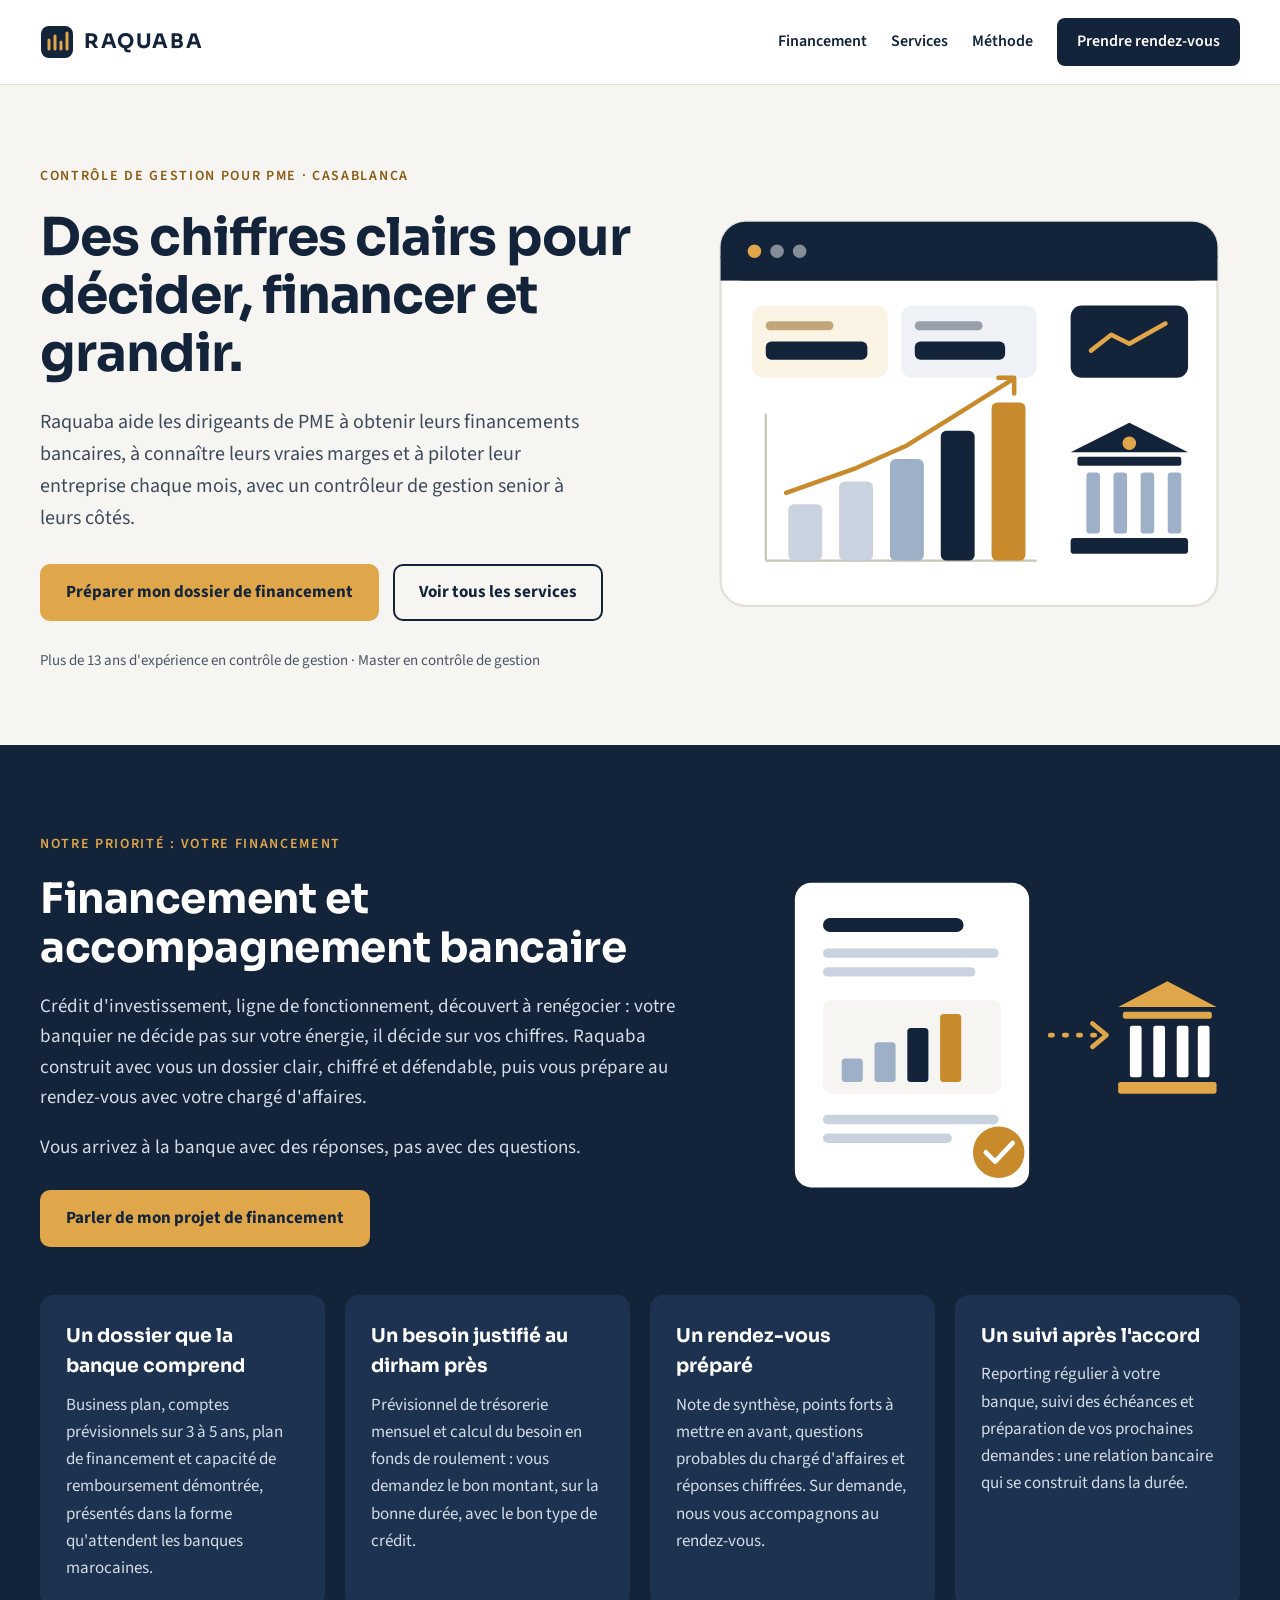
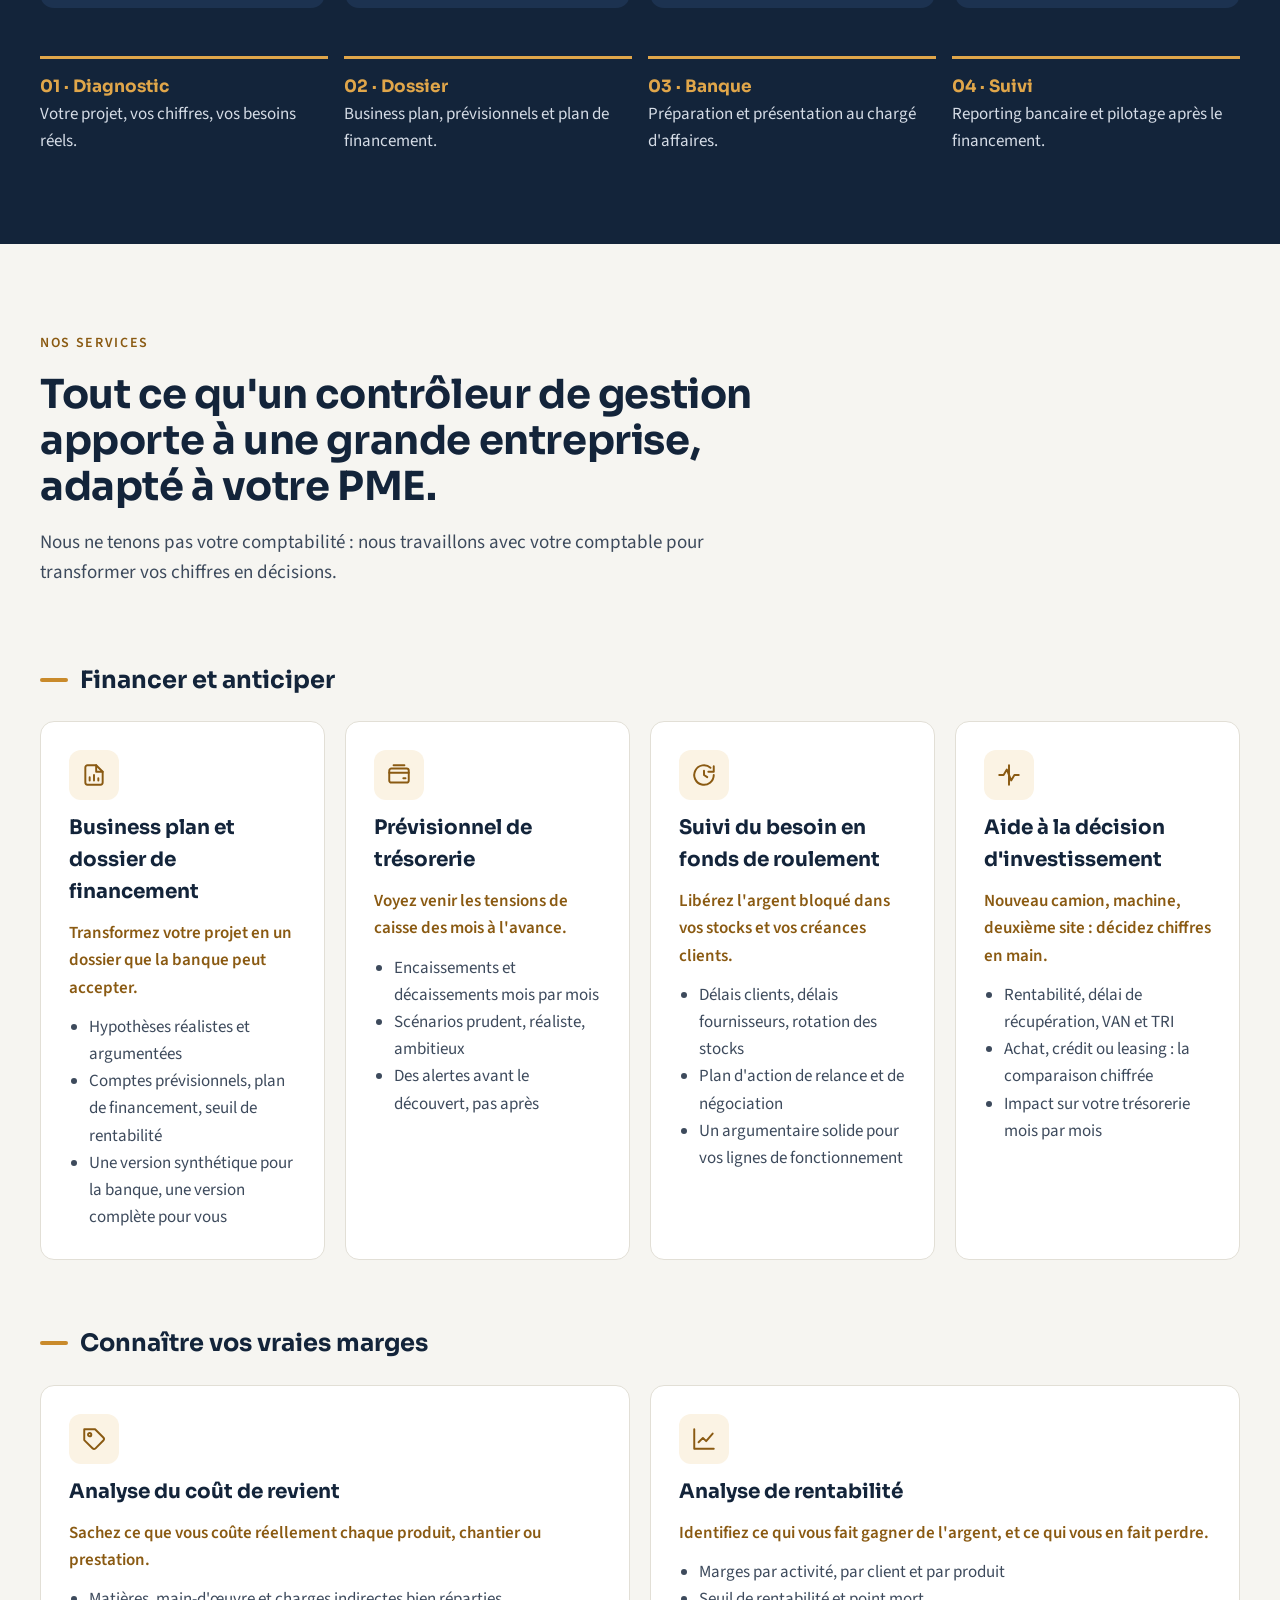
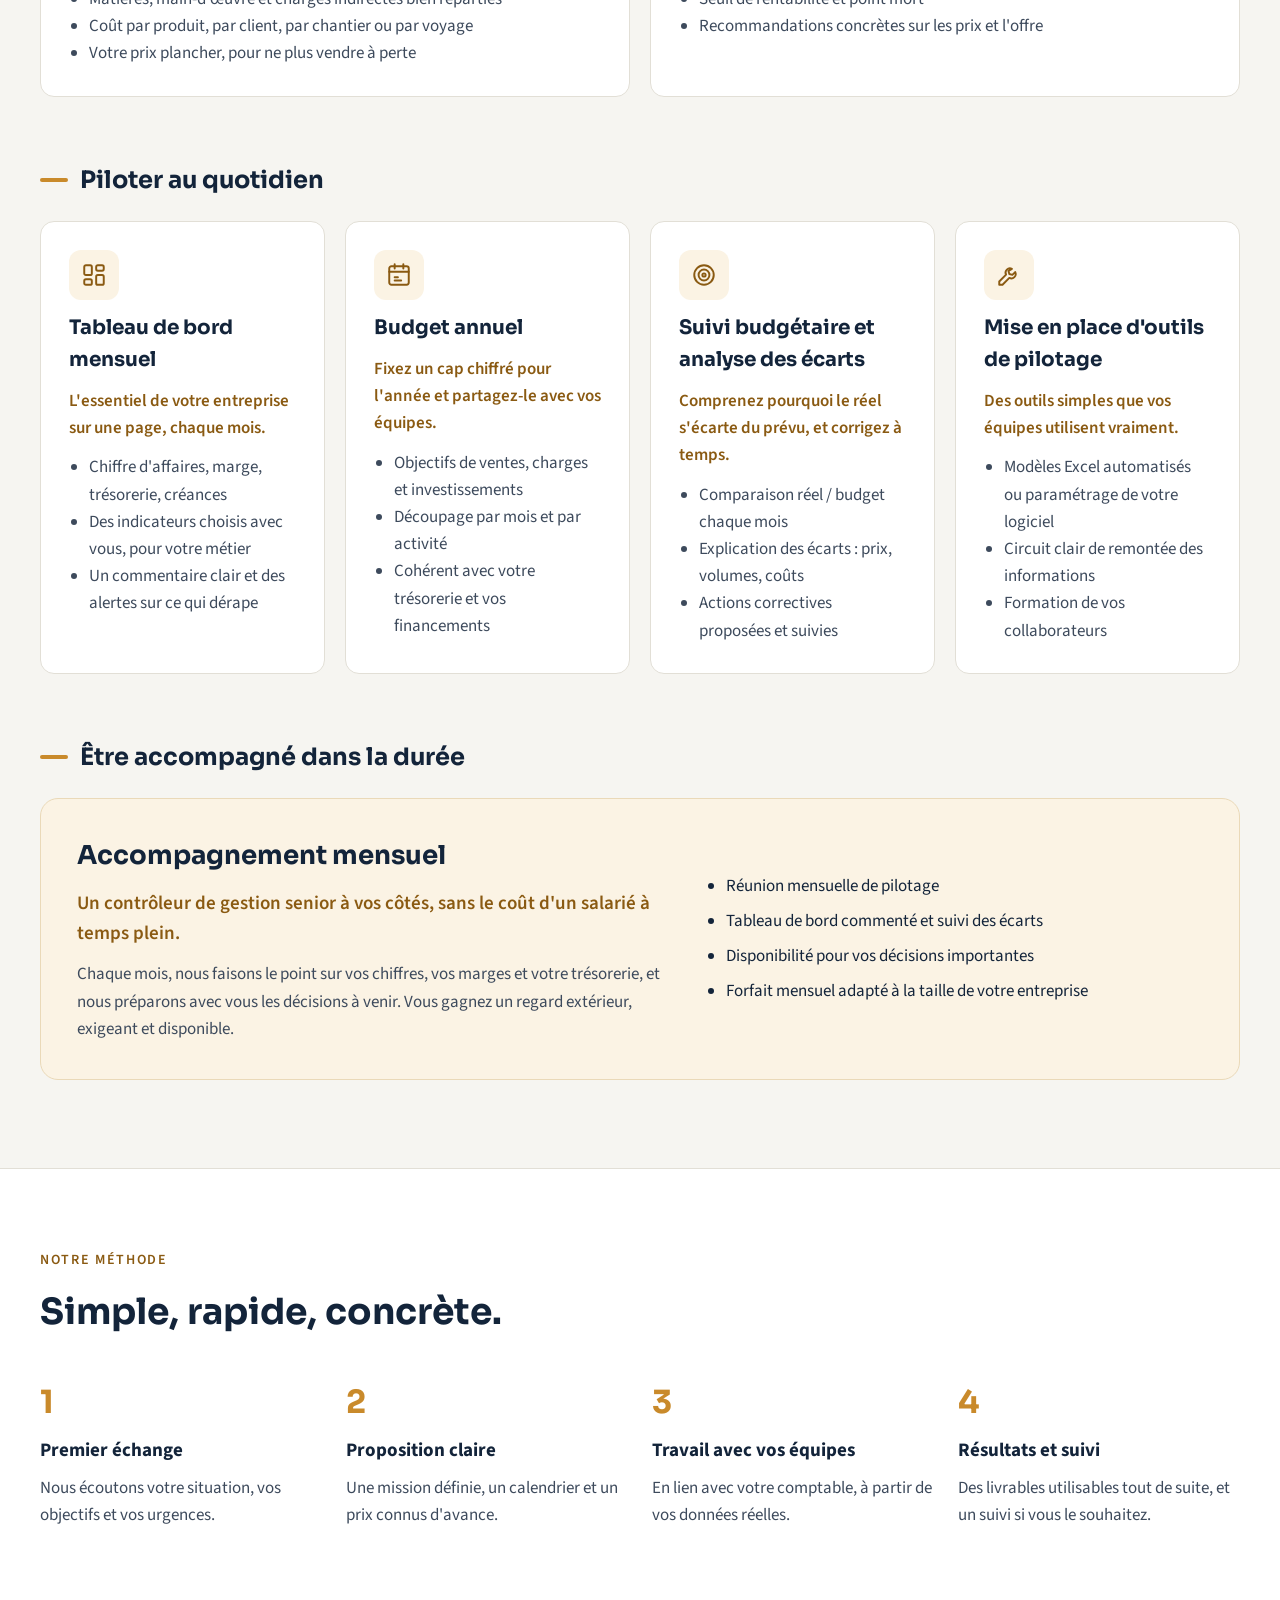
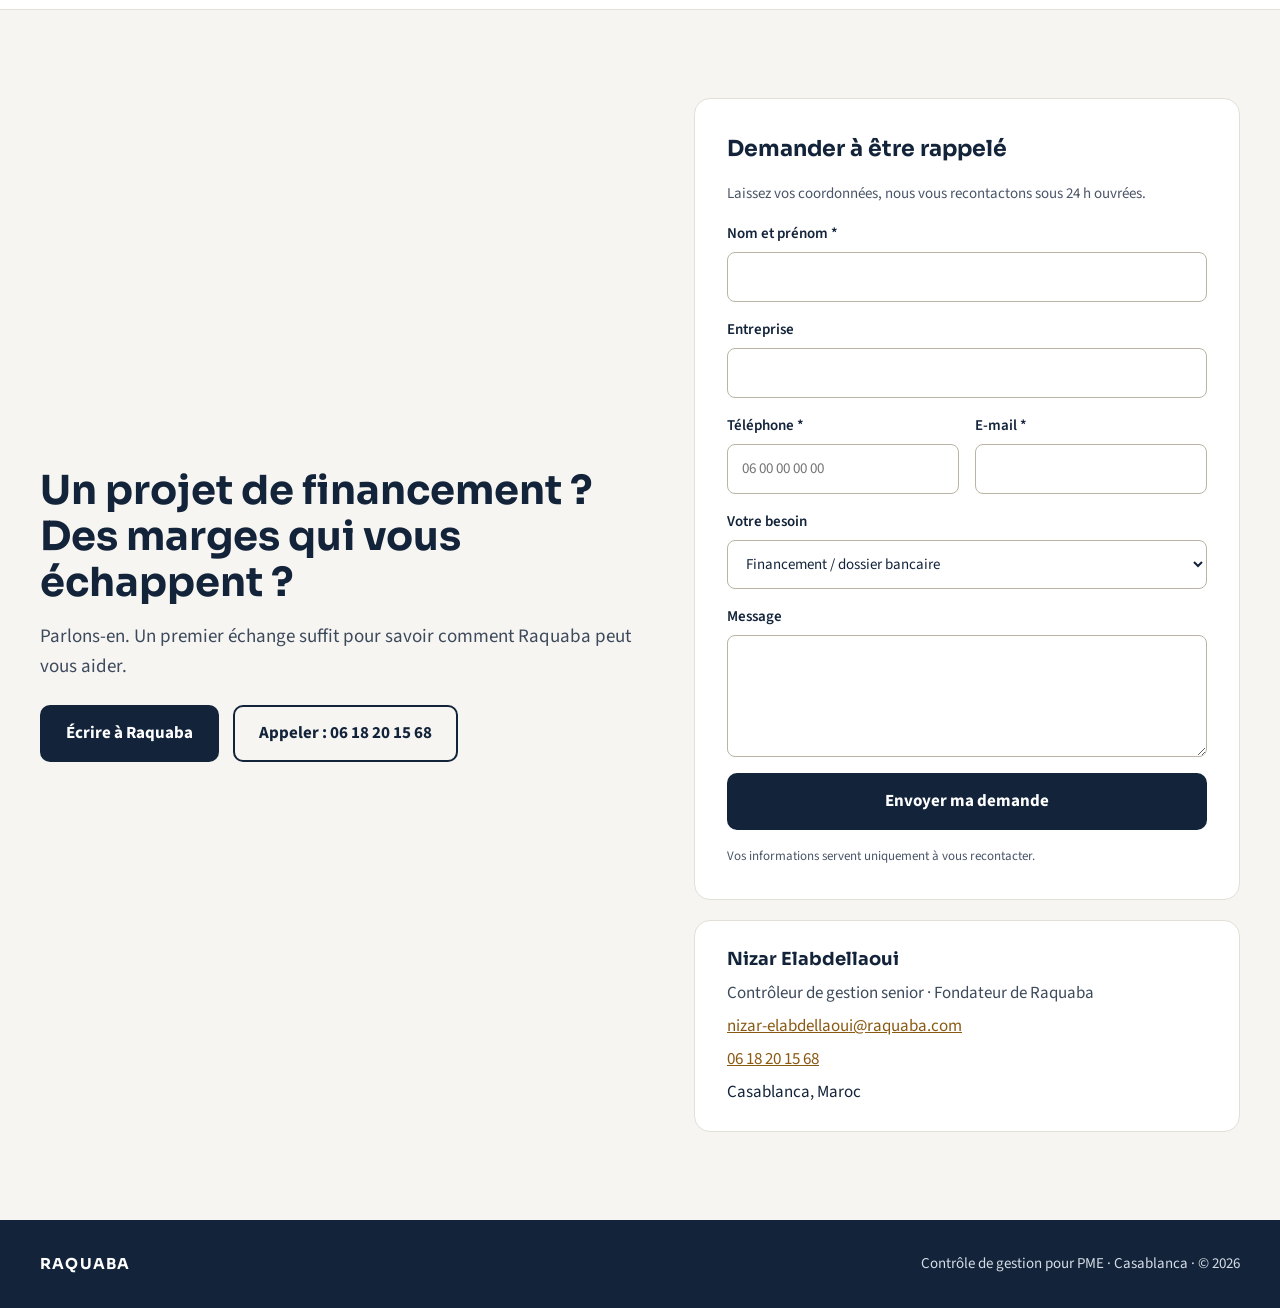
==== index.html @ 9256ae65 "Create index.html" ====
<!doctype html>
<html lang="fr">
<head>
<meta charset="utf-8">
<meta name="viewport" content="width=device-width, initial-scale=1">
<title>Raquaba – Contrôle de gestion pour PME à Casablanca</title>
<meta name="description" content="Raquaba accompagne les PME au Maroc : dossier de financement bancaire, business plan, coût de revient, rentabilité, tableau de bord, budget, trésorerie et accompagnement mensuel.">
<link rel="icon" href="data:image/svg+xml,%3Csvg xmlns='http://www.w3.org/2000/svg' viewBox='0 0 34 34'%3E%3Crect x='1' y='1' width='32' height='32' rx='8' fill='%2313243A'/%3E%3Cpath d='M9 24V15M15 24V11M21 24V17M27 24V8' stroke='%23E0A64A' stroke-width='3' stroke-linecap='round'/%3E%3C/svg%3E">
<link rel="preconnect" href="https://fonts.googleapis.com">
<link rel="stylesheet" href="https://fonts.googleapis.com/css2?family=Sora:wght@500;600;700&amp;family=Source+Sans+3:wght@400;600&amp;display=swap">
<style>
body{margin:0;background:#F6F5F1}
a{color:#8A5A12}a:hover{color:#5E3D0B}
</style>
<style>html{scroll-behavior:smooth} @media (max-width:640px){h1{font-size:36px!important} h2{font-size:30px!important}}</style>
</head>
<body>
<div style="font-family: 'Source Sans 3', system-ui, sans-serif; color: #13243A; background: #F6F5F1; font-size: 17px; line-height: 1.6">
<header style="background: #FFFFFF; border-bottom: 1px solid #E2DFD6">
<div style="max-width: 1200px; margin: 0 auto; padding: 18px 24px; display: flex; flex-wrap: wrap; align-items: center; justify-content: space-between; gap: 16px">
<a href="#accueil" style="display: flex; align-items: center; gap: 10px; text-decoration: none; color: #13243A">
<svg width="34" height="34" viewBox="0 0 34 34" aria-hidden="true"><rect x="1" y="1" width="32" height="32" rx="8" fill="#13243A"></rect><path d="M9 24V15M15 24V11M21 24V17M27 24V8" stroke="#E0A64A" stroke-width="3" stroke-linecap="round"></path></svg>
<span style="font-family: 'Sora', sans-serif; font-weight: 700; font-size: 20px; letter-spacing: 0.08em">RAQUABA</span>
</a>
<nav aria-label="Navigation principale" style="display: flex; flex-wrap: wrap; align-items: center; gap: 24px; font-weight: 600; font-size: 16px">
<a href="#financement" style="color: #13243A; text-decoration: none">Financement</a>
<a href="#services" style="color: #13243A; text-decoration: none">Services</a>
<a href="#methode" style="color: #13243A; text-decoration: none">Méthode</a>
<a href="#contact" style="background: #13243A; color: #FFFFFF; text-decoration: none; padding: 11px 20px; border-radius: 8px">Prendre rendez-vous</a>
</nav>
</div>
</header>
<section id="accueil" style="max-width: 1200px; margin: 0 auto; padding: 80px 24px 72px; display: flex; flex-wrap: wrap; align-items: center; gap: 56px">
<div style="flex: 1 1 480px; min-width: 0; display: flex; flex-direction: column; gap: 22px">
<p style="margin: 0; font-weight: 600; color: #8A5A12; text-transform: uppercase; letter-spacing: 0.12em; font-size: 14px">Contrôle de gestion pour PME · Casablanca</p>
<h1 style="margin: 0; font-family: 'Sora', sans-serif; font-weight: 700; font-size: 52px; line-height: 1.12; letter-spacing: -0.02em">Des chiffres clairs pour décider, financer et grandir.</h1>
<p style="margin: 0; font-size: 20px; color: #3D4A5C; max-width: 560px">Raquaba aide les dirigeants de PME à obtenir leurs financements bancaires, à connaître leurs vraies marges et à piloter leur entreprise chaque mois, avec un contrôleur de gestion senior à leurs côtés.</p>
<div style="display: flex; flex-wrap: wrap; gap: 14px; margin-top: 8px">
<a href="#financement" style="background: #E0A64A; color: #13243A; text-decoration: none; font-weight: 700; padding: 15px 26px; border-radius: 10px">Préparer mon dossier de financement</a>
<a href="#services" style="border: 2px solid #13243A; color: #13243A; text-decoration: none; font-weight: 700; padding: 13px 24px; border-radius: 10px">Voir tous les services</a>
</div>
<p style="margin: 6px 0 0; font-size: 15px; color: #4A5568">Plus de 13 ans d'expérience en contrôle de gestion · Master en contrôle de gestion</p>
</div>
<figure style="flex: 1 1 420px; min-width: 0; margin: 0">
<svg viewBox="0 0 480 400" width="100%" role="img" aria-label="Illustration : un tableau de bord avec un graphique en hausse et une banque">
<rect x="20" y="30" width="440" height="340" rx="22" fill="#FFFFFF" stroke="#E2DFD6" stroke-width="2"></rect>
<rect x="20" y="30" width="440" height="52" rx="22" fill="#13243A"></rect>
<rect x="20" y="60" width="440" height="22" fill="#13243A"></rect>
<circle cx="50" cy="56" r="6" fill="#E0A64A"></circle><circle cx="70" cy="56" r="6" fill="#F6F5F1" opacity="0.5"></circle><circle cx="90" cy="56" r="6" fill="#F6F5F1" opacity="0.5"></circle>
<rect x="48" y="104" width="120" height="64" rx="10" fill="#FBF3E4"></rect>
<rect x="60" y="118" width="60" height="8" rx="4" fill="#8A5A12" opacity="0.5"></rect>
<rect x="60" y="136" width="90" height="16" rx="5" fill="#13243A"></rect>
<rect x="180" y="104" width="120" height="64" rx="10" fill="#EEF1F5"></rect>
<rect x="192" y="118" width="60" height="8" rx="4" fill="#13243A" opacity="0.4"></rect>
<rect x="192" y="136" width="80" height="16" rx="5" fill="#13243A"></rect>
<path d="M60 330 L60 200 M60 330 L300 330" stroke="#C9C4B6" stroke-width="2"></path>
<rect x="80" y="280" width="30" height="50" rx="5" fill="#C9D3E0"></rect>
<rect x="125" y="260" width="30" height="70" rx="5" fill="#C9D3E0"></rect>
<rect x="170" y="240" width="30" height="90" rx="5" fill="#9DB0C8"></rect>
<rect x="215" y="215" width="30" height="115" rx="5" fill="#13243A"></rect>
<rect x="260" y="190" width="30" height="140" rx="5" fill="#C98A2B"></rect>
<path d="M78 270 L140 248 L185 228 L230 200 L278 170" fill="none" stroke="#C98A2B" stroke-width="4" stroke-linecap="round" stroke-linejoin="round"></path>
<path d="M266 168 L280 168 L280 182" fill="none" stroke="#C98A2B" stroke-width="4" stroke-linecap="round" stroke-linejoin="round"></path>
<g transform="translate(330 200)">
<path d="M0 34 L52 8 L104 34 Z" fill="#13243A"></path>
<rect x="6" y="38" width="92" height="8" rx="2" fill="#13243A"></rect>
<rect x="14" y="52" width="12" height="54" rx="3" fill="#9DB0C8"></rect>
<rect x="38" y="52" width="12" height="54" rx="3" fill="#9DB0C8"></rect>
<rect x="62" y="52" width="12" height="54" rx="3" fill="#9DB0C8"></rect>
<rect x="86" y="52" width="12" height="54" rx="3" fill="#9DB0C8"></rect>
<rect x="0" y="110" width="104" height="14" rx="3" fill="#13243A"></rect>
<circle cx="52" cy="26" r="6" fill="#E0A64A"></circle>
</g>
<g transform="translate(330 104)">
<rect x="0" y="0" width="104" height="64" rx="10" fill="#13243A"></rect>
<path d="M18 40 L36 26 L52 34 L84 16" fill="none" stroke="#E0A64A" stroke-width="4" stroke-linecap="round" stroke-linejoin="round"></path>
</g>
</svg>
</figure>
</section>
<section id="financement" style="background: #13243A; color: #FFFFFF">
<div style="max-width: 1200px; margin: 0 auto; padding: 88px 24px; display: flex; flex-direction: column; gap: 48px">
<div style="display: flex; flex-wrap: wrap; gap: 56px; align-items: center">
<div style="flex: 1 1 520px; min-width: 0; display: flex; flex-direction: column; gap: 20px">
<p style="margin: 0; font-weight: 600; color: #E0A64A; text-transform: uppercase; letter-spacing: 0.12em; font-size: 14px">Notre priorité : votre financement</p>
<h2 style="margin: 0; font-family: 'Sora', sans-serif; font-weight: 700; font-size: 42px; line-height: 1.15; letter-spacing: -0.01em">Financement et accompagnement bancaire</h2>
<p style="margin: 0; font-size: 19px; color: #D5DCE6">Crédit d'investissement, ligne de fonctionnement, découvert à renégocier : votre banquier ne décide pas sur votre énergie, il décide sur vos chiffres. Raquaba construit avec vous un dossier clair, chiffré et défendable, puis vous prépare au rendez-vous avec votre chargé d'affaires.</p>
<p style="margin: 0; font-size: 19px; color: #D5DCE6">Vous arrivez à la banque avec des réponses, pas avec des questions.</p>
<div style="display: flex; flex-wrap: wrap; gap: 14px; margin-top: 6px">
<a href="#contact" style="background: #E0A64A; color: #13243A; text-decoration: none; font-weight: 700; padding: 15px 26px; border-radius: 10px">Parler de mon projet de financement</a>
</div>
</div>
<figure style="flex: 1 1 360px; min-width: 0; margin: 0">
<svg viewBox="0 0 420 340" width="100%" role="img" aria-label="Illustration : un dossier de financement remis à une banque">
<rect x="40" y="40" width="200" height="260" rx="14" fill="#FFFFFF"></rect>
<rect x="64" y="70" width="120" height="12" rx="6" fill="#13243A"></rect>
<rect x="64" y="96" width="150" height="8" rx="4" fill="#C9D3E0"></rect>
<rect x="64" y="112" width="130" height="8" rx="4" fill="#C9D3E0"></rect>
<rect x="64" y="140" width="152" height="80" rx="8" fill="#F6F5F1"></rect>
<rect x="80" y="190" width="18" height="20" rx="3" fill="#9DB0C8"></rect>
<rect x="108" y="176" width="18" height="34" rx="3" fill="#9DB0C8"></rect>
<rect x="136" y="164" width="18" height="46" rx="3" fill="#13243A"></rect>
<rect x="164" y="152" width="18" height="58" rx="3" fill="#C98A2B"></rect>
<rect x="64" y="238" width="150" height="8" rx="4" fill="#C9D3E0"></rect>
<rect x="64" y="254" width="110" height="8" rx="4" fill="#C9D3E0"></rect>
<circle cx="214" cy="270" r="22" fill="#C98A2B"></circle>
<path d="M203 270 L211 278 L226 262" fill="none" stroke="#FFFFFF" stroke-width="4" stroke-linecap="round" stroke-linejoin="round"></path>
<path d="M258 170 L300 170" stroke="#E0A64A" stroke-width="4" stroke-linecap="round" stroke-dasharray="2 10"></path>
<path d="M294 160 L306 170 L294 180" fill="none" stroke="#E0A64A" stroke-width="4" stroke-linecap="round" stroke-linejoin="round"></path>
<g transform="translate(316 120)">
<path d="M0 26 L42 4 L84 26 Z" fill="#E0A64A"></path>
<rect x="4" y="30" width="76" height="6" rx="2" fill="#E0A64A"></rect>
<rect x="10" y="42" width="10" height="44" rx="2" fill="#FFFFFF"></rect>
<rect x="30" y="42" width="10" height="44" rx="2" fill="#FFFFFF"></rect>
<rect x="50" y="42" width="10" height="44" rx="2" fill="#FFFFFF"></rect>
<rect x="68" y="42" width="10" height="44" rx="2" fill="#FFFFFF"></rect>
<rect x="0" y="90" width="84" height="10" rx="2" fill="#E0A64A"></rect>
</g>
</svg>
</figure>
</div>
<div style="display: grid; grid-template-columns: repeat(auto-fit, minmax(260px, 1fr)); gap: 20px">
<div style="background: #1C3250; border-radius: 14px; padding: 26px; display: flex; flex-direction: column; gap: 10px">
<h3 style="margin: 0; font-family: 'Sora', sans-serif; font-size: 19px; color: #FFFFFF">Un dossier que la banque comprend</h3>
<p style="margin: 0; color: #D5DCE6">Business plan, comptes prévisionnels sur 3 à 5 ans, plan de financement et capacité de remboursement démontrée, présentés dans la forme qu'attendent les banques marocaines.</p>
</div>
<div style="background: #1C3250; border-radius: 14px; padding: 26px; display: flex; flex-direction: column; gap: 10px">
<h3 style="margin: 0; font-family: 'Sora', sans-serif; font-size: 19px; color: #FFFFFF">Un besoin justifié au dirham près</h3>
<p style="margin: 0; color: #D5DCE6">Prévisionnel de trésorerie mensuel et calcul du besoin en fonds de roulement : vous demandez le bon montant, sur la bonne durée, avec le bon type de crédit.</p>
</div>
<div style="background: #1C3250; border-radius: 14px; padding: 26px; display: flex; flex-direction: column; gap: 10px">
<h3 style="margin: 0; font-family: 'Sora', sans-serif; font-size: 19px; color: #FFFFFF">Un rendez-vous préparé</h3>
<p style="margin: 0; color: #D5DCE6">Note de synthèse, points forts à mettre en avant, questions probables du chargé d'affaires et réponses chiffrées. Sur demande, nous vous accompagnons au rendez-vous.</p>
</div>
<div style="background: #1C3250; border-radius: 14px; padding: 26px; display: flex; flex-direction: column; gap: 10px">
<h3 style="margin: 0; font-family: 'Sora', sans-serif; font-size: 19px; color: #FFFFFF">Un suivi après l'accord</h3>
<p style="margin: 0; color: #D5DCE6">Reporting régulier à votre banque, suivi des échéances et préparation de vos prochaines demandes : une relation bancaire qui se construit dans la durée.</p>
</div>
</div>
<ol style="margin: 0; padding: 0; list-style: none; display: grid; grid-template-columns: repeat(auto-fit, minmax(220px, 1fr)); gap: 16px">
<li style="border-top: 3px solid #E0A64A; padding-top: 14px"><strong style="font-family: 'Sora', sans-serif; color: #E0A64A">01 · Diagnostic</strong><br><span style="color: #D5DCE6">Votre projet, vos chiffres, vos besoins réels.</span></li>
<li style="border-top: 3px solid #E0A64A; padding-top: 14px"><strong style="font-family: 'Sora', sans-serif; color: #E0A64A">02 · Dossier</strong><br><span style="color: #D5DCE6">Business plan, prévisionnels et plan de financement.</span></li>
<li style="border-top: 3px solid #E0A64A; padding-top: 14px"><strong style="font-family: 'Sora', sans-serif; color: #E0A64A">03 · Banque</strong><br><span style="color: #D5DCE6">Préparation et présentation au chargé d'affaires.</span></li>
<li style="border-top: 3px solid #E0A64A; padding-top: 14px"><strong style="font-family: 'Sora', sans-serif; color: #E0A64A">04 · Suivi</strong><br><span style="color: #D5DCE6">Reporting bancaire et pilotage après le financement.</span></li>
</ol>
</div>
</section>
<section id="services" style="max-width: 1200px; margin: 0 auto; padding: 88px 24px 40px; display: flex; flex-direction: column; gap: 18px">
<p style="margin: 0; font-weight: 600; color: #8A5A12; text-transform: uppercase; letter-spacing: 0.12em; font-size: 14px">Nos services</p>
<h2 style="margin: 0; font-family: 'Sora', sans-serif; font-weight: 700; font-size: 40px; line-height: 1.15; letter-spacing: -0.01em; max-width: 760px">Tout ce qu'un contrôleur de gestion apporte à une grande entreprise, adapté à votre PME.</h2>
<p style="margin: 0; font-size: 19px; color: #3D4A5C; max-width: 760px">Nous ne tenons pas votre comptabilité : nous travaillons avec votre comptable pour transformer vos chiffres en décisions.</p>
</section>
<section aria-labelledby="g1" style="max-width: 1200px; margin: 0 auto; padding: 32px 24px; display: flex; flex-direction: column; gap: 22px">
<h3 id="g1" style="margin: 0; font-family: 'Sora', sans-serif; font-size: 24px; display: flex; align-items: center; gap: 12px"><span style="width: 28px; height: 4px; background: #C98A2B; border-radius: 2px"></span>Financer et anticiper</h3>
<div style="display: grid; grid-template-columns: repeat(auto-fit, minmax(270px, 1fr)); gap: 20px">
<article style="background: #FFFFFF; border: 1px solid #E2DFD6; border-radius: 14px; padding: 28px; display: flex; flex-direction: column; gap: 12px">
<div style="width: 50px; height: 50px; border-radius: 12px; background: #FBF3E4; display: flex; align-items: center; justify-content: center"><svg width="26" height="26" viewBox="0 0 24 24" fill="none" stroke="#8A5A12" stroke-width="1.8" stroke-linecap="round" stroke-linejoin="round" aria-hidden="true"><path d="M14 3H6a2 2 0 0 0-2 2v14a2 2 0 0 0 2 2h12a2 2 0 0 0 2-2V9z"></path><path d="M14 3v6h6M8 17v-3M12 17v-5M16 17v-2"></path></svg></div>
<h4 style="margin: 0; font-family: 'Sora', sans-serif; font-size: 20px">Business plan et dossier de financement</h4>
<p style="margin: 0; font-weight: 600; color: #8A5A12">Transformez votre projet en un dossier que la banque peut accepter.</p>
<ul style="margin: 0; padding-left: 20px; color: #3D4A5C">
<li>Hypothèses réalistes et argumentées</li>
<li>Comptes prévisionnels, plan de financement, seuil de rentabilité</li>
<li>Une version synthétique pour la banque, une version complète pour vous</li>
</ul>
</article>
<article style="background: #FFFFFF; border: 1px solid #E2DFD6; border-radius: 14px; padding: 28px; display: flex; flex-direction: column; gap: 12px">
<div style="width: 50px; height: 50px; border-radius: 12px; background: #FBF3E4; display: flex; align-items: center; justify-content: center"><svg width="26" height="26" viewBox="0 0 24 24" fill="none" stroke="#8A5A12" stroke-width="1.8" stroke-linecap="round" stroke-linejoin="round" aria-hidden="true"><rect x="3" y="6" width="18" height="13" rx="2"></rect><path d="M3 10h18M16 15h2"></path><path d="M7 3h10"></path></svg></div>
<h4 style="margin: 0; font-family: 'Sora', sans-serif; font-size: 20px">Prévisionnel de trésorerie</h4>
<p style="margin: 0; font-weight: 600; color: #8A5A12">Voyez venir les tensions de caisse des mois à l'avance.</p>
<ul style="margin: 0; padding-left: 20px; color: #3D4A5C">
<li>Encaissements et décaissements mois par mois</li>
<li>Scénarios prudent, réaliste, ambitieux</li>
<li>Des alertes avant le découvert, pas après</li>
</ul>
</article>
<article style="background: #FFFFFF; border: 1px solid #E2DFD6; border-radius: 14px; padding: 28px; display: flex; flex-direction: column; gap: 12px">
<div style="width: 50px; height: 50px; border-radius: 12px; background: #FBF3E4; display: flex; align-items: center; justify-content: center"><svg width="26" height="26" viewBox="0 0 24 24" fill="none" stroke="#8A5A12" stroke-width="1.8" stroke-linecap="round" stroke-linejoin="round" aria-hidden="true"><path d="M21 12a9 9 0 1 1-3-6.7"></path><path d="M21 4v5h-5"></path><path d="M12 8v4l3 2"></path></svg></div>
<h4 style="margin: 0; font-family: 'Sora', sans-serif; font-size: 20px">Suivi du besoin en fonds de roulement</h4>
<p style="margin: 0; font-weight: 600; color: #8A5A12">Libérez l'argent bloqué dans vos stocks et vos créances clients.</p>
<ul style="margin: 0; padding-left: 20px; color: #3D4A5C">
<li>Délais clients, délais fournisseurs, rotation des stocks</li>
<li>Plan d'action de relance et de négociation</li>
<li>Un argumentaire solide pour vos lignes de fonctionnement</li>
</ul>
</article>
<article style="background: #FFFFFF; border: 1px solid #E2DFD6; border-radius: 14px; padding: 28px; display: flex; flex-direction: column; gap: 12px">
<div style="width: 50px; height: 50px; border-radius: 12px; background: #FBF3E4; display: flex; align-items: center; justify-content: center"><svg width="26" height="26" viewBox="0 0 24 24" fill="none" stroke="#8A5A12" stroke-width="1.8" stroke-linecap="round" stroke-linejoin="round" aria-hidden="true"><path d="M12 3v18M3 12h4l3-5 4 10 3-5h4"></path></svg></div>
<h4 style="margin: 0; font-family: 'Sora', sans-serif; font-size: 20px">Aide à la décision d'investissement</h4>
<p style="margin: 0; font-weight: 600; color: #8A5A12">Nouveau camion, machine, deuxième site : décidez chiffres en main.</p>
<ul style="margin: 0; padding-left: 20px; color: #3D4A5C">
<li>Rentabilité, délai de récupération, VAN et TRI</li>
<li>Achat, crédit ou leasing : la comparaison chiffrée</li>
<li>Impact sur votre trésorerie mois par mois</li>
</ul>
</article>
</div>
</section>
<section aria-labelledby="g2" style="max-width: 1200px; margin: 0 auto; padding: 32px 24px; display: flex; flex-direction: column; gap: 22px">
<h3 id="g2" style="margin: 0; font-family: 'Sora', sans-serif; font-size: 24px; display: flex; align-items: center; gap: 12px"><span style="width: 28px; height: 4px; background: #C98A2B; border-radius: 2px"></span>Connaître vos vraies marges</h3>
<div style="display: grid; grid-template-columns: repeat(auto-fit, minmax(270px, 1fr)); gap: 20px">
<article style="background: #FFFFFF; border: 1px solid #E2DFD6; border-radius: 14px; padding: 28px; display: flex; flex-direction: column; gap: 12px">
<div style="width: 50px; height: 50px; border-radius: 12px; background: #FBF3E4; display: flex; align-items: center; justify-content: center"><svg width="26" height="26" viewBox="0 0 24 24" fill="none" stroke="#8A5A12" stroke-width="1.8" stroke-linecap="round" stroke-linejoin="round" aria-hidden="true"><path d="M20.6 13.4 13.4 20.6a2 2 0 0 1-2.8 0L3 13V3h10l7.6 7.6a2 2 0 0 1 0 2.8z"></path><circle cx="8" cy="8" r="1.5"></circle></svg></div>
<h4 style="margin: 0; font-family: 'Sora', sans-serif; font-size: 20px">Analyse du coût de revient</h4>
<p style="margin: 0; font-weight: 600; color: #8A5A12">Sachez ce que vous coûte réellement chaque produit, chantier ou prestation.</p>
<ul style="margin: 0; padding-left: 20px; color: #3D4A5C">
<li>Matières, main-d'œuvre et charges indirectes bien réparties</li>
<li>Coût par produit, par client, par chantier ou par voyage</li>
<li>Votre prix plancher, pour ne plus vendre à perte</li>
</ul>
</article>
<article style="background: #FFFFFF; border: 1px solid #E2DFD6; border-radius: 14px; padding: 28px; display: flex; flex-direction: column; gap: 12px">
<div style="width: 50px; height: 50px; border-radius: 12px; background: #FBF3E4; display: flex; align-items: center; justify-content: center"><svg width="26" height="26" viewBox="0 0 24 24" fill="none" stroke="#8A5A12" stroke-width="1.8" stroke-linecap="round" stroke-linejoin="round" aria-hidden="true"><path d="M3 3v18h18"></path><path d="M7 15l4-4 3 3 6-7"></path></svg></div>
<h4 style="margin: 0; font-family: 'Sora', sans-serif; font-size: 20px">Analyse de rentabilité</h4>
<p style="margin: 0; font-weight: 600; color: #8A5A12">Identifiez ce qui vous fait gagner de l'argent, et ce qui vous en fait perdre.</p>
<ul style="margin: 0; padding-left: 20px; color: #3D4A5C">
<li>Marges par activité, par client et par produit</li>
<li>Seuil de rentabilité et point mort</li>
<li>Recommandations concrètes sur les prix et l'offre</li>
</ul>
</article>
</div>
</section>
<section aria-labelledby="g3" style="max-width: 1200px; margin: 0 auto; padding: 32px 24px; display: flex; flex-direction: column; gap: 22px">
<h3 id="g3" style="margin: 0; font-family: 'Sora', sans-serif; font-size: 24px; display: flex; align-items: center; gap: 12px"><span style="width: 28px; height: 4px; background: #C98A2B; border-radius: 2px"></span>Piloter au quotidien</h3>
<div style="display: grid; grid-template-columns: repeat(auto-fit, minmax(270px, 1fr)); gap: 20px">
<article style="background: #FFFFFF; border: 1px solid #E2DFD6; border-radius: 14px; padding: 28px; display: flex; flex-direction: column; gap: 12px">
<div style="width: 50px; height: 50px; border-radius: 12px; background: #FBF3E4; display: flex; align-items: center; justify-content: center"><svg width="26" height="26" viewBox="0 0 24 24" fill="none" stroke="#8A5A12" stroke-width="1.8" stroke-linecap="round" stroke-linejoin="round" aria-hidden="true"><rect x="3" y="3" width="7" height="9" rx="1.5"></rect><rect x="14" y="3" width="7" height="5" rx="1.5"></rect><rect x="14" y="12" width="7" height="9" rx="1.5"></rect><rect x="3" y="16" width="7" height="5" rx="1.5"></rect></svg></div>
<h4 style="margin: 0; font-family: 'Sora', sans-serif; font-size: 20px">Tableau de bord mensuel</h4>
<p style="margin: 0; font-weight: 600; color: #8A5A12">L'essentiel de votre entreprise sur une page, chaque mois.</p>
<ul style="margin: 0; padding-left: 20px; color: #3D4A5C">
<li>Chiffre d'affaires, marge, trésorerie, créances</li>
<li>Des indicateurs choisis avec vous, pour votre métier</li>
<li>Un commentaire clair et des alertes sur ce qui dérape</li>
</ul>
</article>
<article style="background: #FFFFFF; border: 1px solid #E2DFD6; border-radius: 14px; padding: 28px; display: flex; flex-direction: column; gap: 12px">
<div style="width: 50px; height: 50px; border-radius: 12px; background: #FBF3E4; display: flex; align-items: center; justify-content: center"><svg width="26" height="26" viewBox="0 0 24 24" fill="none" stroke="#8A5A12" stroke-width="1.8" stroke-linecap="round" stroke-linejoin="round" aria-hidden="true"><rect x="3" y="4" width="18" height="17" rx="2"></rect><path d="M3 9h18M8 2v4M16 2v4M8 14h3M8 17h6"></path></svg></div>
<h4 style="margin: 0; font-family: 'Sora', sans-serif; font-size: 20px">Budget annuel</h4>
<p style="margin: 0; font-weight: 600; color: #8A5A12">Fixez un cap chiffré pour l'année et partagez-le avec vos équipes.</p>
<ul style="margin: 0; padding-left: 20px; color: #3D4A5C">
<li>Objectifs de ventes, charges et investissements</li>
<li>Découpage par mois et par activité</li>
<li>Cohérent avec votre trésorerie et vos financements</li>
</ul>
</article>
<article style="background: #FFFFFF; border: 1px solid #E2DFD6; border-radius: 14px; padding: 28px; display: flex; flex-direction: column; gap: 12px">
<div style="width: 50px; height: 50px; border-radius: 12px; background: #FBF3E4; display: flex; align-items: center; justify-content: center"><svg width="26" height="26" viewBox="0 0 24 24" fill="none" stroke="#8A5A12" stroke-width="1.8" stroke-linecap="round" stroke-linejoin="round" aria-hidden="true"><circle cx="12" cy="12" r="9"></circle><circle cx="12" cy="12" r="5"></circle><circle cx="12" cy="12" r="1.5"></circle></svg></div>
<h4 style="margin: 0; font-family: 'Sora', sans-serif; font-size: 20px">Suivi budgétaire et analyse des écarts</h4>
<p style="margin: 0; font-weight: 600; color: #8A5A12">Comprenez pourquoi le réel s'écarte du prévu, et corrigez à temps.</p>
<ul style="margin: 0; padding-left: 20px; color: #3D4A5C">
<li>Comparaison réel / budget chaque mois</li>
<li>Explication des écarts : prix, volumes, coûts</li>
<li>Actions correctives proposées et suivies</li>
</ul>
</article>
<article style="background: #FFFFFF; border: 1px solid #E2DFD6; border-radius: 14px; padding: 28px; display: flex; flex-direction: column; gap: 12px">
<div style="width: 50px; height: 50px; border-radius: 12px; background: #FBF3E4; display: flex; align-items: center; justify-content: center"><svg width="26" height="26" viewBox="0 0 24 24" fill="none" stroke="#8A5A12" stroke-width="1.8" stroke-linecap="round" stroke-linejoin="round" aria-hidden="true"><path d="M14.7 6.3a4 4 0 0 0-5.4 5.4L3 18v3h3l6.3-6.3a4 4 0 0 0 5.4-5.4l-2.6 2.6-2.8-.8-.8-2.8z"></path></svg></div>
<h4 style="margin: 0; font-family: 'Sora', sans-serif; font-size: 20px">Mise en place d'outils de pilotage</h4>
<p style="margin: 0; font-weight: 600; color: #8A5A12">Des outils simples que vos équipes utilisent vraiment.</p>
<ul style="margin: 0; padding-left: 20px; color: #3D4A5C">
<li>Modèles Excel automatisés ou paramétrage de votre logiciel</li>
<li>Circuit clair de remontée des informations</li>
<li>Formation de vos collaborateurs</li>
</ul>
</article>
</div>
</section>
<section aria-labelledby="g4" style="max-width: 1200px; margin: 0 auto; padding: 32px 24px 88px; display: flex; flex-direction: column; gap: 22px">
<h3 id="g4" style="margin: 0; font-family: 'Sora', sans-serif; font-size: 24px; display: flex; align-items: center; gap: 12px"><span style="width: 28px; height: 4px; background: #C98A2B; border-radius: 2px"></span>Être accompagné dans la durée</h3>
<article style="background: #FBF3E4; border: 1px solid #EAD9B8; border-radius: 18px; padding: 36px; display: flex; flex-wrap: wrap; gap: 32px; align-items: center">
<div style="flex: 1 1 460px; min-width: 0; display: flex; flex-direction: column; gap: 12px">
<h4 style="margin: 0; font-family: 'Sora', sans-serif; font-size: 26px">Accompagnement mensuel</h4>
<p style="margin: 0; font-weight: 600; color: #8A5A12; font-size: 19px">Un contrôleur de gestion senior à vos côtés, sans le coût d'un salarié à temps plein.</p>
<p style="margin: 0; color: #3D4A5C">Chaque mois, nous faisons le point sur vos chiffres, vos marges et votre trésorerie, et nous préparons avec vous les décisions à venir. Vous gagnez un regard extérieur, exigeant et disponible.</p>
</div>
<ul style="flex: 1 1 340px; min-width: 0; margin: 0; padding-left: 20px; color: #13243A; display: flex; flex-direction: column; gap: 8px">
<li>Réunion mensuelle de pilotage</li>
<li>Tableau de bord commenté et suivi des écarts</li>
<li>Disponibilité pour vos décisions importantes</li>
<li>Forfait mensuel adapté à la taille de votre entreprise</li>
</ul>
</article>
</section>
<section id="methode" style="background: #FFFFFF; border-top: 1px solid #E2DFD6; border-bottom: 1px solid #E2DFD6">
<div style="max-width: 1200px; margin: 0 auto; padding: 80px 24px; display: flex; flex-direction: column; gap: 36px">
<div style="display: flex; flex-direction: column; gap: 12px">
<p style="margin: 0; font-weight: 600; color: #8A5A12; text-transform: uppercase; letter-spacing: 0.12em; font-size: 14px">Notre méthode</p>
<h2 style="margin: 0; font-family: 'Sora', sans-serif; font-weight: 700; font-size: 36px">Simple, rapide, concrète.</h2>
</div>
<ol style="margin: 0; padding: 0; list-style: none; display: grid; grid-template-columns: repeat(auto-fit, minmax(230px, 1fr)); gap: 24px">
<li style="display: flex; flex-direction: column; gap: 8px"><span style="font-family: 'Sora', sans-serif; font-weight: 700; font-size: 32px; color: #C98A2B">1</span><strong style="font-size: 19px">Premier échange</strong><span style="color: #3D4A5C">Nous écoutons votre situation, vos objectifs et vos urgences.</span></li>
<li style="display: flex; flex-direction: column; gap: 8px"><span style="font-family: 'Sora', sans-serif; font-weight: 700; font-size: 32px; color: #C98A2B">2</span><strong style="font-size: 19px">Proposition claire</strong><span style="color: #3D4A5C">Une mission définie, un calendrier et un prix connus d'avance.</span></li>
<li style="display: flex; flex-direction: column; gap: 8px"><span style="font-family: 'Sora', sans-serif; font-weight: 700; font-size: 32px; color: #C98A2B">3</span><strong style="font-size: 19px">Travail avec vos équipes</strong><span style="color: #3D4A5C">En lien avec votre comptable, à partir de vos données réelles.</span></li>
<li style="display: flex; flex-direction: column; gap: 8px"><span style="font-family: 'Sora', sans-serif; font-weight: 700; font-size: 32px; color: #C98A2B">4</span><strong style="font-size: 19px">Résultats et suivi</strong><span style="color: #3D4A5C">Des livrables utilisables tout de suite, et un suivi si vous le souhaitez.</span></li>
</ol>
</div>
</section>
<section id="contact" style="max-width: 1200px; margin: 0 auto; padding: 88px 24px; display: flex; flex-wrap: wrap; gap: 48px; align-items: center">
<div style="flex: 1 1 480px; min-width: 0; display: flex; flex-direction: column; gap: 16px">
<h2 style="margin: 0; font-family: 'Sora', sans-serif; font-weight: 700; font-size: 40px; line-height: 1.15">Un projet de financement ? Des marges qui vous échappent ?</h2>
<p style="margin: 0; font-size: 19px; color: #3D4A5C">Parlons-en. Un premier échange suffit pour savoir comment Raquaba peut vous aider.</p>
<div style="display: flex; flex-wrap: wrap; gap: 14px; margin-top: 6px">
<a href="mailto:nizar-elabdellaoui@raquaba.com" style="background: #13243A; color: #FFFFFF; text-decoration: none; font-weight: 700; padding: 15px 26px; border-radius: 10px">Écrire à Raquaba</a>
<a href="tel:+212618201568" style="border: 2px solid #13243A; color: #13243A; text-decoration: none; font-weight: 700; padding: 13px 24px; border-radius: 10px">Appeler : 06 18 20 15 68</a>
</div>
</div>
<div style="flex: 1 1 420px; min-width: 0; display: flex; flex-direction: column; gap: 20px">
<form id="lead-form" action="https://docs.google.com/forms/d/e/1FAIpQLScDGaFM1QpP3_GeZGRz48p5IR_irB0QYR5ECFLorAMsjhHCig/formResponse" method="POST" target="gf-sink" aria-labelledby="form-titre" style="background: #FFFFFF; border: 1px solid #E2DFD6; border-radius: 16px; padding: 32px; display: flex; flex-direction: column; gap: 16px">
<h3 id="form-titre" style="margin: 0; font-family: 'Sora', sans-serif; font-size: 22px">Demander à être rappelé</h3>
<p style="margin: 0; color: #4A5568; font-size: 15px">Laissez vos coordonnées, nous vous recontactons sous 24 h ouvrées.</p>
<label for="f-nom" style="display: flex; flex-direction: column; gap: 6px; font-weight: 600; font-size: 15px">Nom et prénom *
<input id="f-nom" name="entry.403855377" type="text" required autocomplete="name" style="font: inherit; font-weight: 400; padding: 12px 14px; border: 1px solid #B9B4A6; border-radius: 8px; background: #FFFFFF; color: #13243A; min-height: 44px; box-sizing: border-box">
</label>
<label for="f-entreprise" style="display: flex; flex-direction: column; gap: 6px; font-weight: 600; font-size: 15px">Entreprise
<input id="f-entreprise" name="entry.327967625" type="text" autocomplete="organization" style="font: inherit; font-weight: 400; padding: 12px 14px; border: 1px solid #B9B4A6; border-radius: 8px; background: #FFFFFF; color: #13243A; min-height: 44px; box-sizing: border-box">
</label>
<div style="display: grid; grid-template-columns: repeat(auto-fit, minmax(180px, 1fr)); gap: 16px">
<label for="f-tel" style="display: flex; flex-direction: column; gap: 6px; font-weight: 600; font-size: 15px">Téléphone *
<input id="f-tel" name="entry.511395440" type="tel" required autocomplete="tel" placeholder="06 00 00 00 00" style="font: inherit; font-weight: 400; padding: 12px 14px; border: 1px solid #B9B4A6; border-radius: 8px; background: #FFFFFF; color: #13243A; min-height: 44px; box-sizing: border-box">
</label>
<label for="f-email" style="display: flex; flex-direction: column; gap: 6px; font-weight: 600; font-size: 15px">E-mail *
<input id="f-email" name="entry.851002025" type="email" required autocomplete="email" style="font: inherit; font-weight: 400; padding: 12px 14px; border: 1px solid #B9B4A6; border-radius: 8px; background: #FFFFFF; color: #13243A; min-height: 44px; box-sizing: border-box">
</label>
</div>
<label for="f-besoin" style="display: flex; flex-direction: column; gap: 6px; font-weight: 600; font-size: 15px">Votre besoin
<select id="f-besoin" name="entry.856353566" style="font: inherit; font-weight: 400; padding: 12px 14px; border: 1px solid #B9B4A6; border-radius: 8px; background: #FFFFFF; color: #13243A; min-height: 44px; box-sizing: border-box">
<option>Financement / dossier bancaire</option>
<option>Coût de revient et rentabilité</option>
<option>Tableau de bord et budget</option>
<option>Trésorerie et BFR</option>
<option>Accompagnement mensuel</option>
<option>Autre</option>
</select>
</label>
<label for="f-message" style="display: flex; flex-direction: column; gap: 6px; font-weight: 600; font-size: 15px">Message
<textarea id="f-message" name="entry.484109519" rows="4" style="font: inherit; font-weight: 400; padding: 12px 14px; border: 1px solid #B9B4A6; border-radius: 8px; background: #FFFFFF; color: #13243A; resize: vertical; box-sizing: border-box"></textarea>
</label>
<button type="submit" style="font: inherit; font-weight: 700; background: #13243A; color: #FFFFFF; border: 0; border-radius: 10px; padding: 15px 26px; min-height: 48px; cursor: pointer">Envoyer ma demande</button>
<p id="form-merci" role="status" style="margin: 0; font-weight: 600; color: #1F6B3A; display: none">Merci ! Votre demande a bien été envoyée, nous vous recontactons rapidement.</p>
<p style="margin: 0; font-size: 13px; color: #4A5568">Vos informations servent uniquement à vous recontacter.</p>
</form>
<address style="font-style: normal; background: #FFFFFF; border: 1px solid #E2DFD6; border-radius: 16px; padding: 24px 32px; display: flex; flex-direction: column; gap: 6px">
<strong style="font-family: 'Sora', sans-serif; font-size: 18px">Nizar Elabdellaoui</strong>
<span style="color: #3D4A5C">Contrôleur de gestion senior · Fondateur de Raquaba</span>
<a href="mailto:nizar-elabdellaoui@raquaba.com">nizar-elabdellaoui@raquaba.com</a>
<a href="tel:+212618201568">06 18 20 15 68</a>
<span>Casablanca, Maroc</span>
</address>
</div>
</section>
<footer style="background: #13243A; color: #D5DCE6">
<div style="max-width: 1200px; margin: 0 auto; padding: 32px 24px; display: flex; flex-wrap: wrap; justify-content: space-between; gap: 12px; font-size: 15px">
<span style="font-family: 'Sora', sans-serif; font-weight: 700; color: #FFFFFF; letter-spacing: 0.08em">RAQUABA</span>
<span>Contrôle de gestion pour PME · Casablanca · © 2026</span>
</div>
</footer>
</div>
<iframe name="gf-sink" title="envoi" style="display:none"></iframe>
<script>
document.getElementById('lead-form').addEventListener('submit', function () {
  var f = this;
  setTimeout(function () { f.reset(); document.getElementById('form-merci').style.display = 'block'; }, 400);
});
</script>
</body>
</html>
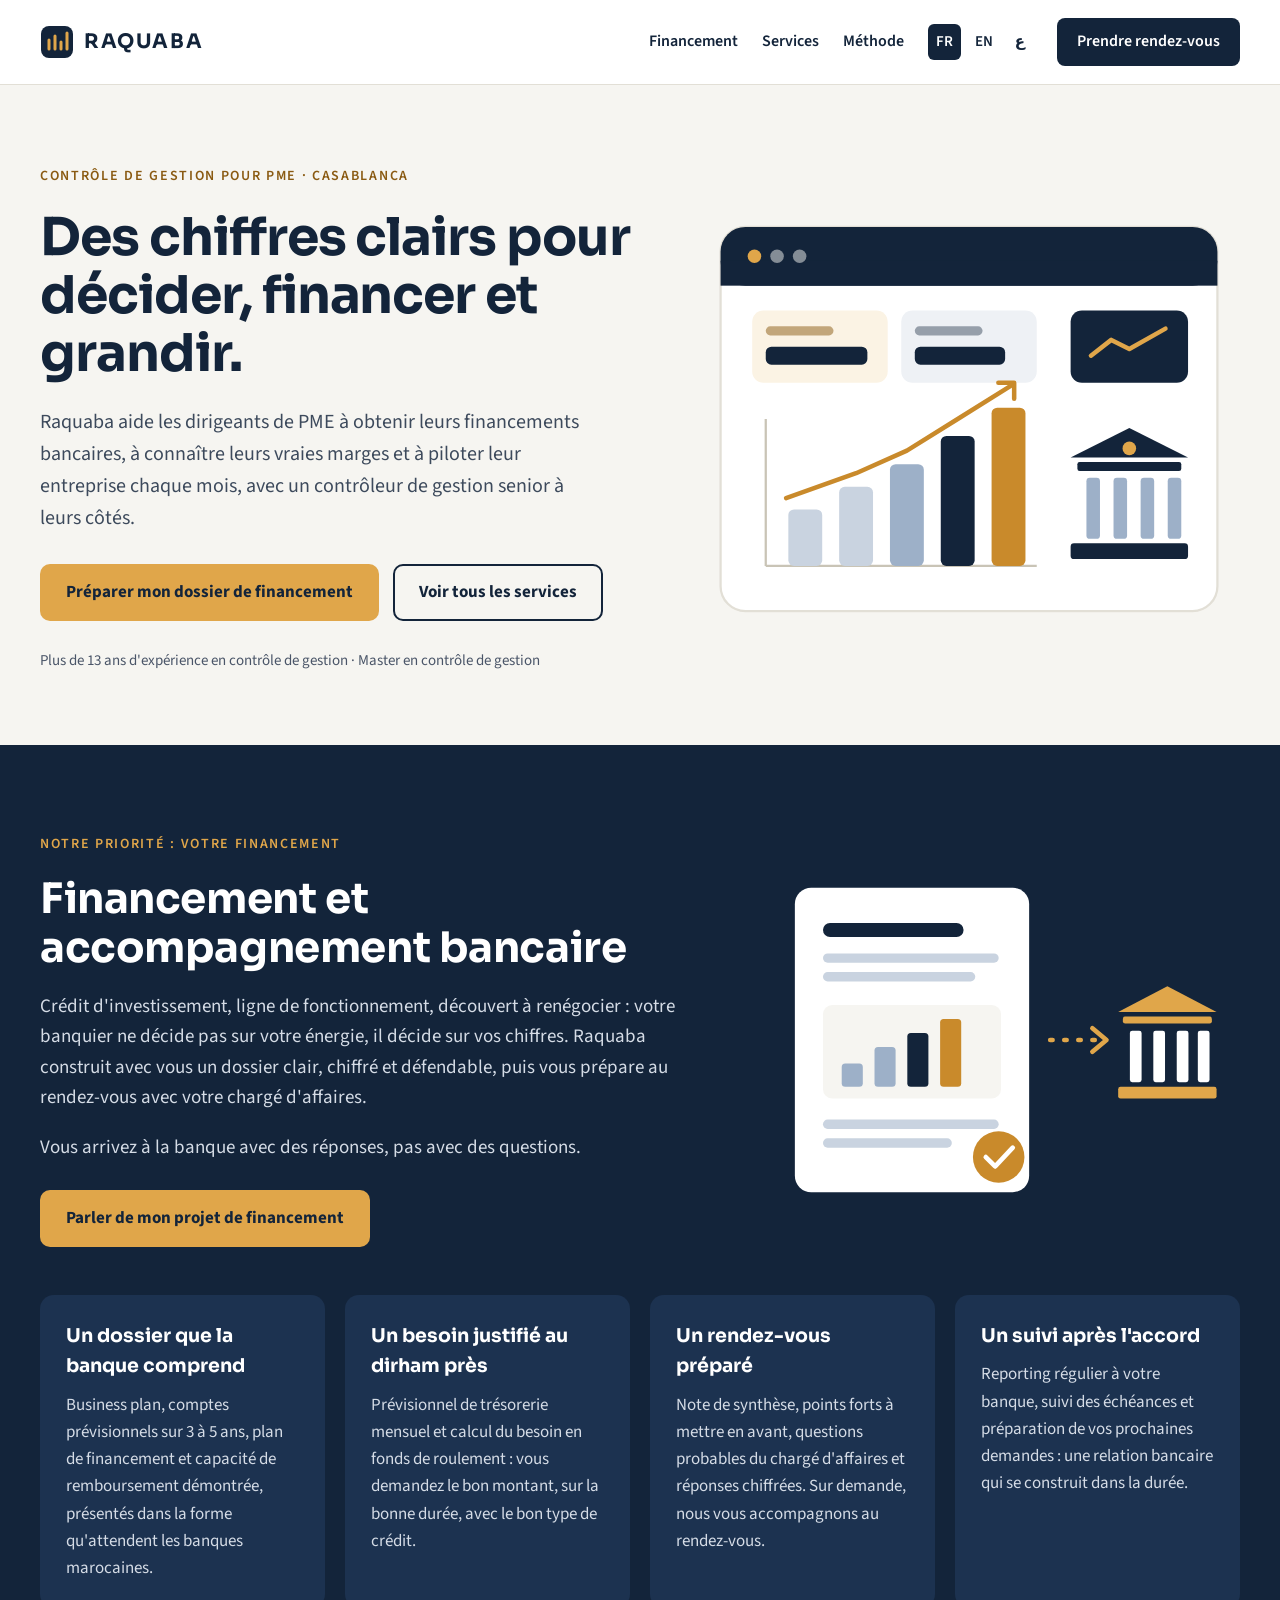
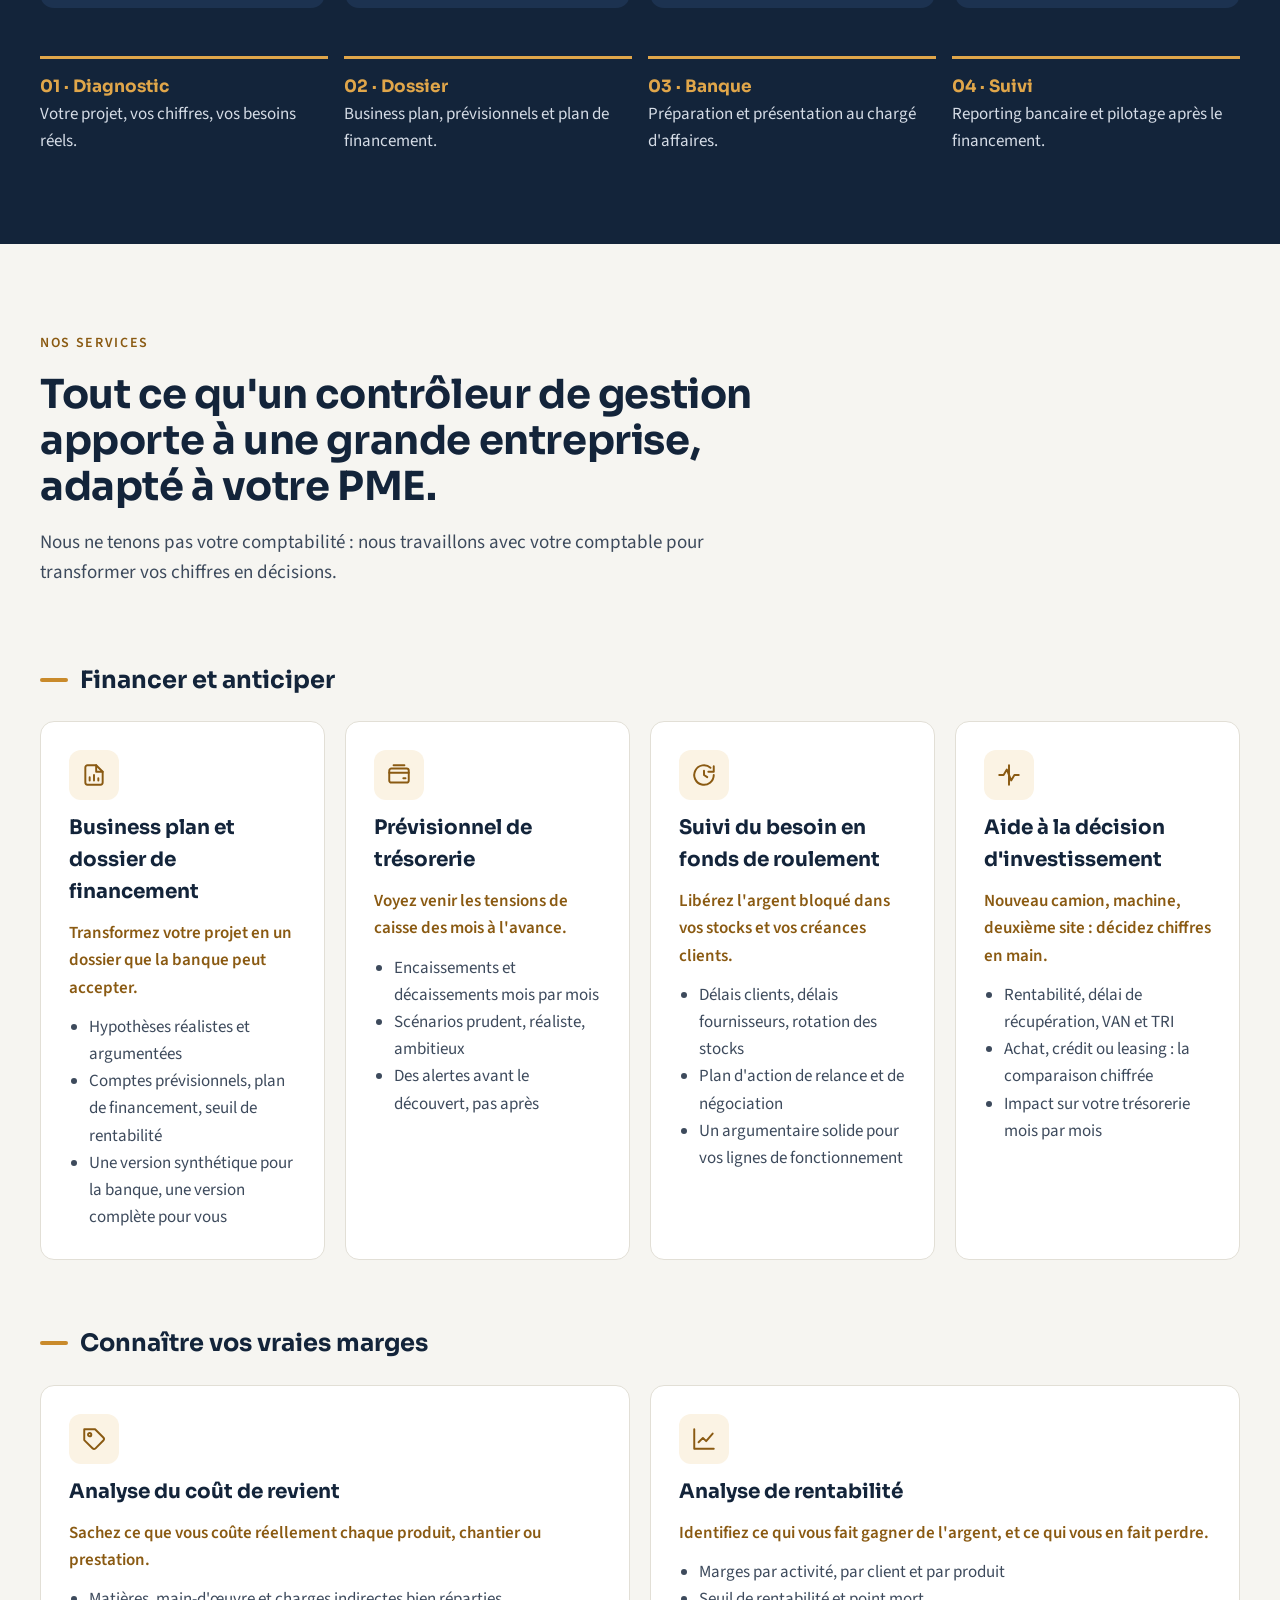
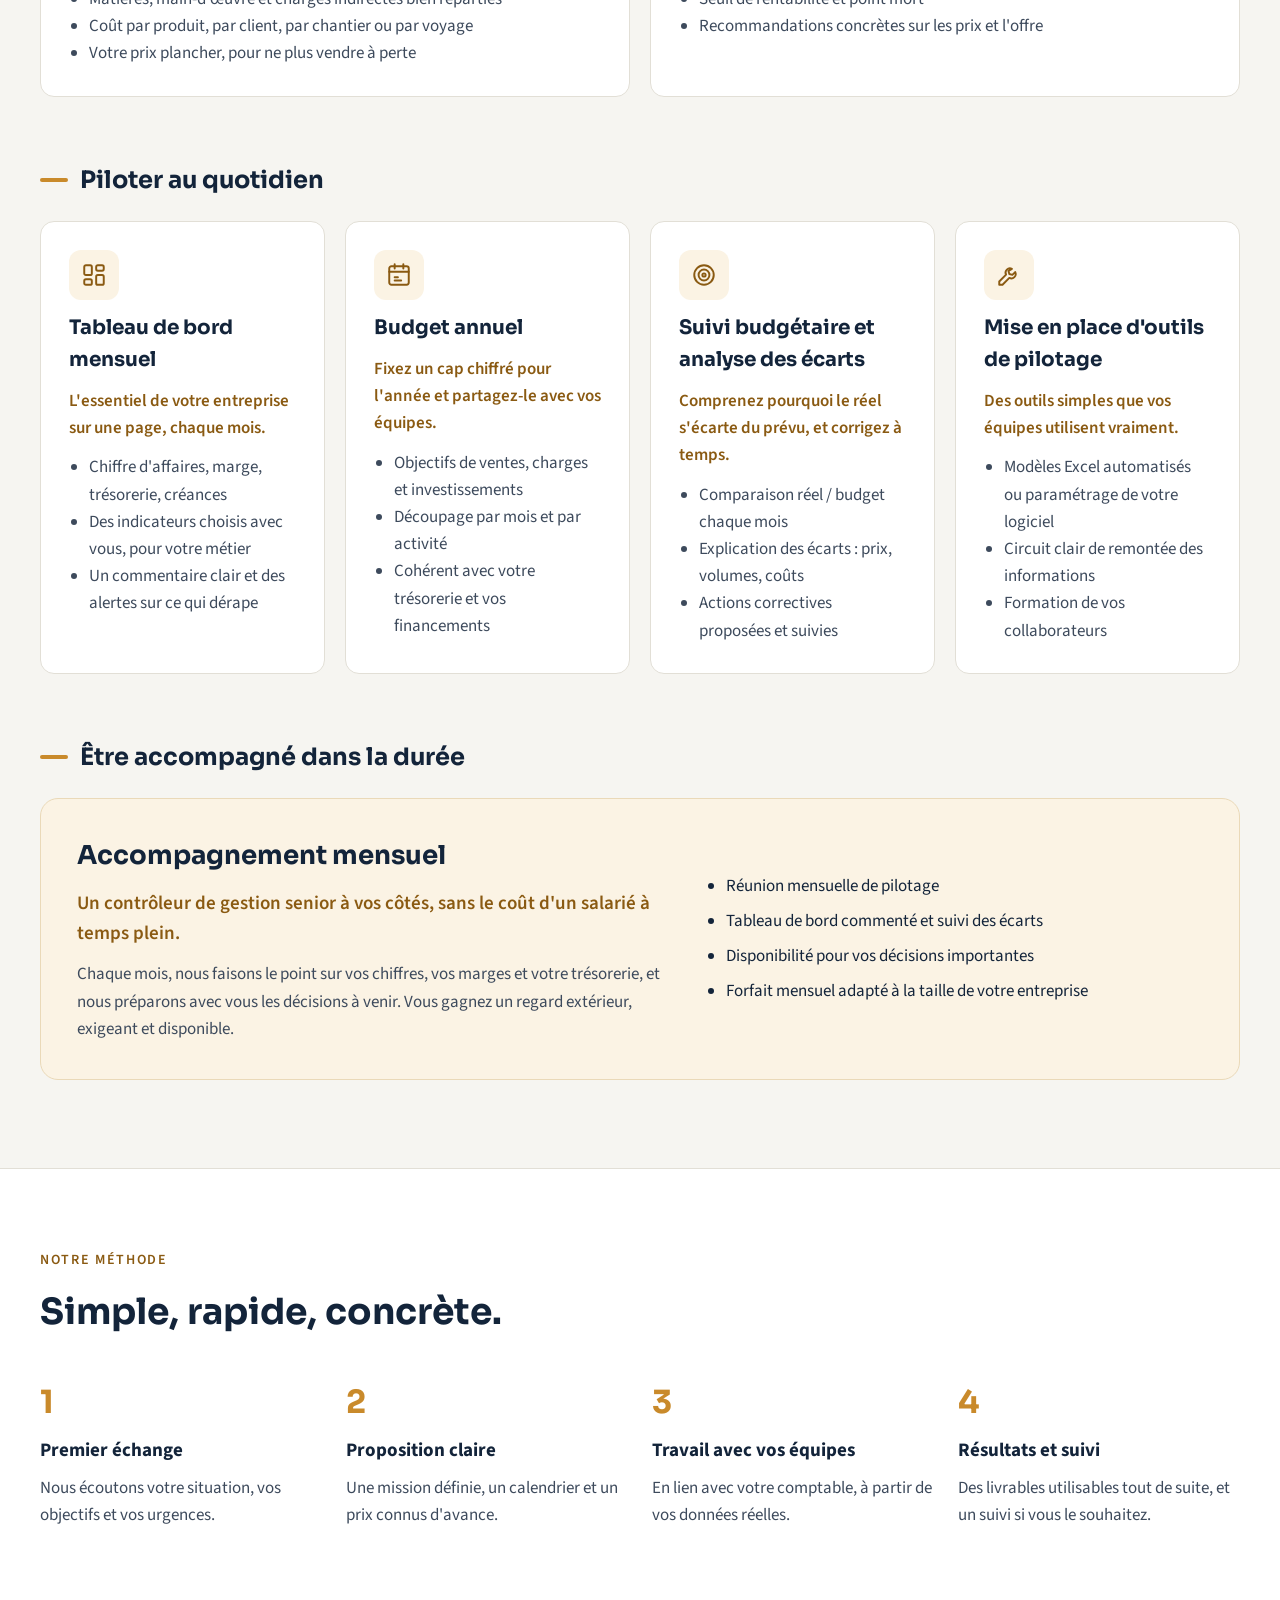
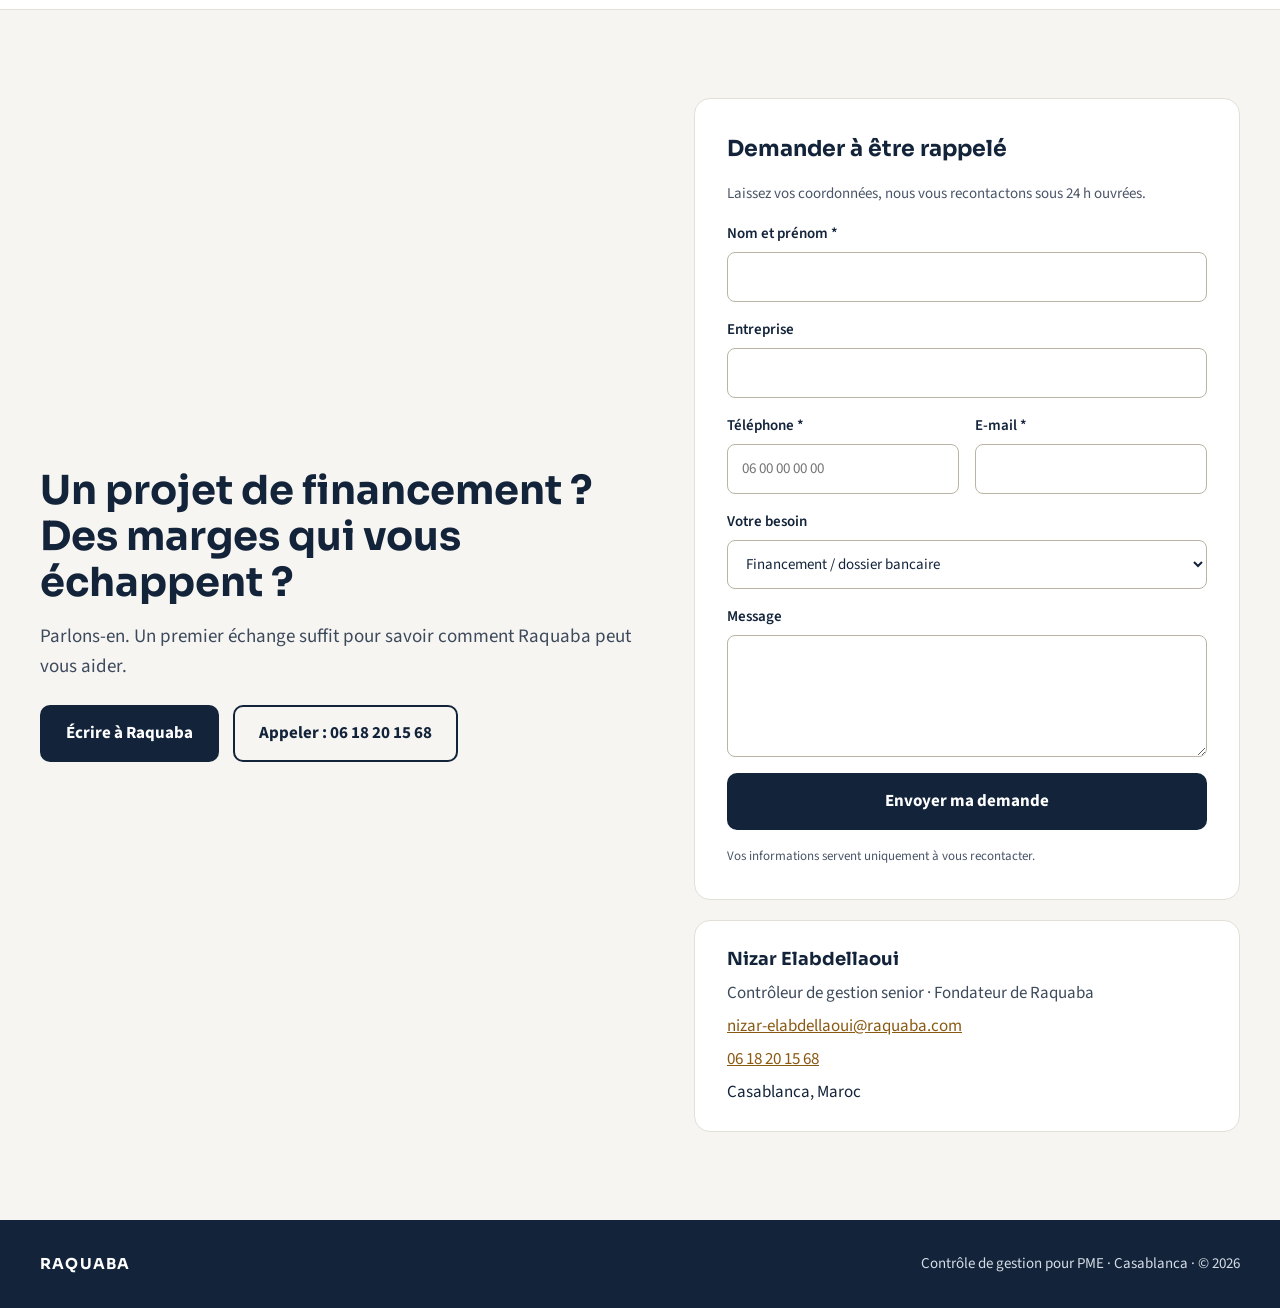
==== commit 6cee2a4c: "Update index.html" ====
--- a/index.html
+++ b/index.html
@@ -8,186 +8,128 @@
 <link rel="icon" href="data:image/svg+xml,%3Csvg xmlns='http://www.w3.org/2000/svg' viewBox='0 0 34 34'%3E%3Crect x='1' y='1' width='32' height='32' rx='8' fill='%2313243A'/%3E%3Cpath d='M9 24V15M15 24V11M21 24V17M27 24V8' stroke='%23E0A64A' stroke-width='3' stroke-linecap='round'/%3E%3C/svg%3E">
 <link rel="preconnect" href="https://fonts.googleapis.com">
 <link rel="stylesheet" href="https://fonts.googleapis.com/css2?family=Sora:wght@500;600;700&amp;family=Source+Sans+3:wght@400;600&amp;display=swap">
-<style>
-body{margin:0;background:#F6F5F1}
-a{color:#8A5A12}a:hover{color:#5E3D0B}
-</style>
-<style>html{scroll-behavior:smooth} @media (max-width:640px){h1{font-size:36px!important} h2{font-size:30px!important}}</style>
+<link rel="stylesheet" href="styles.css">
+<link rel="alternate" hreflang="fr" href="https://www.raquaba.com/">
+<link rel="alternate" hreflang="en" href="https://www.raquaba.com/en/">
+<link rel="alternate" hreflang="ar" href="https://www.raquaba.com/ar/">
 </head>
 <body>
-<div style="font-family: 'Source Sans 3', system-ui, sans-serif; color: #13243A; background: #F6F5F1; font-size: 17px; line-height: 1.6">
-<header style="background: #FFFFFF; border-bottom: 1px solid #E2DFD6">
-<div style="max-width: 1200px; margin: 0 auto; padding: 18px 24px; display: flex; flex-wrap: wrap; align-items: center; justify-content: space-between; gap: 16px">
-<a href="#accueil" style="display: flex; align-items: center; gap: 10px; text-decoration: none; color: #13243A">
+<div class="k1">
+<header class="k2">
+<div class="k3">
+<a href="#accueil" class="k4">
 <svg width="34" height="34" viewBox="0 0 34 34" aria-hidden="true"><rect x="1" y="1" width="32" height="32" rx="8" fill="#13243A"></rect><path d="M9 24V15M15 24V11M21 24V17M27 24V8" stroke="#E0A64A" stroke-width="3" stroke-linecap="round"></path></svg>
-<span style="font-family: 'Sora', sans-serif; font-weight: 700; font-size: 20px; letter-spacing: 0.08em">RAQUABA</span>
+<span class="k5">RAQUABA</span>
 </a>
-<nav aria-label="Navigation principale" style="display: flex; flex-wrap: wrap; align-items: center; gap: 24px; font-weight: 600; font-size: 16px">
-<a href="#financement" style="color: #13243A; text-decoration: none">Financement</a>
-<a href="#services" style="color: #13243A; text-decoration: none">Services</a>
-<a href="#methode" style="color: #13243A; text-decoration: none">Méthode</a>
-<a href="#contact" style="background: #13243A; color: #FFFFFF; text-decoration: none; padding: 11px 20px; border-radius: 8px">Prendre rendez-vous</a>
+<nav aria-label="Navigation principale" class="k6">
+<a href="#financement" class="k7">Financement</a>
+<a href="#services" class="k7">Services</a>
+<a href="#methode" class="k7">Méthode</a>
+<span class="lang" style="display: flex; gap: 6px; align-items: center; font-size: 15px"><a href="./" hreflang="fr" lang="fr" style="color: #13243A; text-decoration: none; padding: 6px 8px; border-radius: 6px; background: #13243A; color: #FFFFFF">FR</a><a href="en/" hreflang="en" lang="en" style="color: #13243A; text-decoration: none; padding: 6px 8px; border-radius: 6px">EN</a><a href="ar/" hreflang="ar" lang="ar" style="color: #13243A; text-decoration: none; padding: 6px 8px; border-radius: 6px">ع</a></span>
+<a href="#contact" class="k8">Prendre rendez-vous</a>
 </nav>
 </div>
 </header>
-<section id="accueil" style="max-width: 1200px; margin: 0 auto; padding: 80px 24px 72px; display: flex; flex-wrap: wrap; align-items: center; gap: 56px">
-<div style="flex: 1 1 480px; min-width: 0; display: flex; flex-direction: column; gap: 22px">
-<p style="margin: 0; font-weight: 600; color: #8A5A12; text-transform: uppercase; letter-spacing: 0.12em; font-size: 14px">Contrôle de gestion pour PME · Casablanca</p>
-<h1 style="margin: 0; font-family: 'Sora', sans-serif; font-weight: 700; font-size: 52px; line-height: 1.12; letter-spacing: -0.02em">Des chiffres clairs pour décider, financer et grandir.</h1>
-<p style="margin: 0; font-size: 20px; color: #3D4A5C; max-width: 560px">Raquaba aide les dirigeants de PME à obtenir leurs financements bancaires, à connaître leurs vraies marges et à piloter leur entreprise chaque mois, avec un contrôleur de gestion senior à leurs côtés.</p>
-<div style="display: flex; flex-wrap: wrap; gap: 14px; margin-top: 8px">
-<a href="#financement" style="background: #E0A64A; color: #13243A; text-decoration: none; font-weight: 700; padding: 15px 26px; border-radius: 10px">Préparer mon dossier de financement</a>
-<a href="#services" style="border: 2px solid #13243A; color: #13243A; text-decoration: none; font-weight: 700; padding: 13px 24px; border-radius: 10px">Voir tous les services</a>
-</div>
-<p style="margin: 6px 0 0; font-size: 15px; color: #4A5568">Plus de 13 ans d'expérience en contrôle de gestion · Master en contrôle de gestion</p>
-</div>
-<figure style="flex: 1 1 420px; min-width: 0; margin: 0">
-<svg viewBox="0 0 480 400" width="100%" role="img" aria-label="Illustration : un tableau de bord avec un graphique en hausse et une banque">
-<rect x="20" y="30" width="440" height="340" rx="22" fill="#FFFFFF" stroke="#E2DFD6" stroke-width="2"></rect>
-<rect x="20" y="30" width="440" height="52" rx="22" fill="#13243A"></rect>
-<rect x="20" y="60" width="440" height="22" fill="#13243A"></rect>
-<circle cx="50" cy="56" r="6" fill="#E0A64A"></circle><circle cx="70" cy="56" r="6" fill="#F6F5F1" opacity="0.5"></circle><circle cx="90" cy="56" r="6" fill="#F6F5F1" opacity="0.5"></circle>
-<rect x="48" y="104" width="120" height="64" rx="10" fill="#FBF3E4"></rect>
-<rect x="60" y="118" width="60" height="8" rx="4" fill="#8A5A12" opacity="0.5"></rect>
-<rect x="60" y="136" width="90" height="16" rx="5" fill="#13243A"></rect>
-<rect x="180" y="104" width="120" height="64" rx="10" fill="#EEF1F5"></rect>
-<rect x="192" y="118" width="60" height="8" rx="4" fill="#13243A" opacity="0.4"></rect>
-<rect x="192" y="136" width="80" height="16" rx="5" fill="#13243A"></rect>
-<path d="M60 330 L60 200 M60 330 L300 330" stroke="#C9C4B6" stroke-width="2"></path>
-<rect x="80" y="280" width="30" height="50" rx="5" fill="#C9D3E0"></rect>
-<rect x="125" y="260" width="30" height="70" rx="5" fill="#C9D3E0"></rect>
-<rect x="170" y="240" width="30" height="90" rx="5" fill="#9DB0C8"></rect>
-<rect x="215" y="215" width="30" height="115" rx="5" fill="#13243A"></rect>
-<rect x="260" y="190" width="30" height="140" rx="5" fill="#C98A2B"></rect>
-<path d="M78 270 L140 248 L185 228 L230 200 L278 170" fill="none" stroke="#C98A2B" stroke-width="4" stroke-linecap="round" stroke-linejoin="round"></path>
-<path d="M266 168 L280 168 L280 182" fill="none" stroke="#C98A2B" stroke-width="4" stroke-linecap="round" stroke-linejoin="round"></path>
-<g transform="translate(330 200)">
-<path d="M0 34 L52 8 L104 34 Z" fill="#13243A"></path>
-<rect x="6" y="38" width="92" height="8" rx="2" fill="#13243A"></rect>
-<rect x="14" y="52" width="12" height="54" rx="3" fill="#9DB0C8"></rect>
-<rect x="38" y="52" width="12" height="54" rx="3" fill="#9DB0C8"></rect>
-<rect x="62" y="52" width="12" height="54" rx="3" fill="#9DB0C8"></rect>
-<rect x="86" y="52" width="12" height="54" rx="3" fill="#9DB0C8"></rect>
-<rect x="0" y="110" width="104" height="14" rx="3" fill="#13243A"></rect>
-<circle cx="52" cy="26" r="6" fill="#E0A64A"></circle>
-</g>
-<g transform="translate(330 104)">
-<rect x="0" y="0" width="104" height="64" rx="10" fill="#13243A"></rect>
-<path d="M18 40 L36 26 L52 34 L84 16" fill="none" stroke="#E0A64A" stroke-width="4" stroke-linecap="round" stroke-linejoin="round"></path>
-</g>
-</svg>
+<section id="accueil" class="k9">
+<div class="k10">
+<p class="k11">Contrôle de gestion pour PME · Casablanca</p>
+<h1 class="k12">Des chiffres clairs pour décider, financer et grandir.</h1>
+<p class="k13">Raquaba aide les dirigeants de PME à obtenir leurs financements bancaires, à connaître leurs vraies marges et à piloter leur entreprise chaque mois, avec un contrôleur de gestion senior à leurs côtés.</p>
+<div class="k14">
+<a href="#financement" class="k15">Préparer mon dossier de financement</a>
+<a href="#services" class="k16">Voir tous les services</a>
+</div>
+<p class="k17">Plus de 13 ans d'expérience en contrôle de gestion · Master en contrôle de gestion</p>
+</div>
+<figure class="k18">
+<img src="img/hero.svg" alt="Illustration : un tableau de bord avec un graphique en hausse et une banque" width="480" height="400" style="width:100%;height:auto;display:block">
 </figure>
 </section>
-<section id="financement" style="background: #13243A; color: #FFFFFF">
-<div style="max-width: 1200px; margin: 0 auto; padding: 88px 24px; display: flex; flex-direction: column; gap: 48px">
-<div style="display: flex; flex-wrap: wrap; gap: 56px; align-items: center">
-<div style="flex: 1 1 520px; min-width: 0; display: flex; flex-direction: column; gap: 20px">
-<p style="margin: 0; font-weight: 600; color: #E0A64A; text-transform: uppercase; letter-spacing: 0.12em; font-size: 14px">Notre priorité : votre financement</p>
-<h2 style="margin: 0; font-family: 'Sora', sans-serif; font-weight: 700; font-size: 42px; line-height: 1.15; letter-spacing: -0.01em">Financement et accompagnement bancaire</h2>
-<p style="margin: 0; font-size: 19px; color: #D5DCE6">Crédit d'investissement, ligne de fonctionnement, découvert à renégocier : votre banquier ne décide pas sur votre énergie, il décide sur vos chiffres. Raquaba construit avec vous un dossier clair, chiffré et défendable, puis vous prépare au rendez-vous avec votre chargé d'affaires.</p>
-<p style="margin: 0; font-size: 19px; color: #D5DCE6">Vous arrivez à la banque avec des réponses, pas avec des questions.</p>
-<div style="display: flex; flex-wrap: wrap; gap: 14px; margin-top: 6px">
-<a href="#contact" style="background: #E0A64A; color: #13243A; text-decoration: none; font-weight: 700; padding: 15px 26px; border-radius: 10px">Parler de mon projet de financement</a>
-</div>
-</div>
-<figure style="flex: 1 1 360px; min-width: 0; margin: 0">
-<svg viewBox="0 0 420 340" width="100%" role="img" aria-label="Illustration : un dossier de financement remis à une banque">
-<rect x="40" y="40" width="200" height="260" rx="14" fill="#FFFFFF"></rect>
-<rect x="64" y="70" width="120" height="12" rx="6" fill="#13243A"></rect>
-<rect x="64" y="96" width="150" height="8" rx="4" fill="#C9D3E0"></rect>
-<rect x="64" y="112" width="130" height="8" rx="4" fill="#C9D3E0"></rect>
-<rect x="64" y="140" width="152" height="80" rx="8" fill="#F6F5F1"></rect>
-<rect x="80" y="190" width="18" height="20" rx="3" fill="#9DB0C8"></rect>
-<rect x="108" y="176" width="18" height="34" rx="3" fill="#9DB0C8"></rect>
-<rect x="136" y="164" width="18" height="46" rx="3" fill="#13243A"></rect>
-<rect x="164" y="152" width="18" height="58" rx="3" fill="#C98A2B"></rect>
-<rect x="64" y="238" width="150" height="8" rx="4" fill="#C9D3E0"></rect>
-<rect x="64" y="254" width="110" height="8" rx="4" fill="#C9D3E0"></rect>
-<circle cx="214" cy="270" r="22" fill="#C98A2B"></circle>
-<path d="M203 270 L211 278 L226 262" fill="none" stroke="#FFFFFF" stroke-width="4" stroke-linecap="round" stroke-linejoin="round"></path>
-<path d="M258 170 L300 170" stroke="#E0A64A" stroke-width="4" stroke-linecap="round" stroke-dasharray="2 10"></path>
-<path d="M294 160 L306 170 L294 180" fill="none" stroke="#E0A64A" stroke-width="4" stroke-linecap="round" stroke-linejoin="round"></path>
-<g transform="translate(316 120)">
-<path d="M0 26 L42 4 L84 26 Z" fill="#E0A64A"></path>
-<rect x="4" y="30" width="76" height="6" rx="2" fill="#E0A64A"></rect>
-<rect x="10" y="42" width="10" height="44" rx="2" fill="#FFFFFF"></rect>
-<rect x="30" y="42" width="10" height="44" rx="2" fill="#FFFFFF"></rect>
-<rect x="50" y="42" width="10" height="44" rx="2" fill="#FFFFFF"></rect>
-<rect x="68" y="42" width="10" height="44" rx="2" fill="#FFFFFF"></rect>
-<rect x="0" y="90" width="84" height="10" rx="2" fill="#E0A64A"></rect>
-</g>
-</svg>
+<section id="financement" class="k19">
+<div class="k20">
+<div class="k21">
+<div class="k22">
+<p class="k23">Notre priorité : votre financement</p>
+<h2 class="k24">Financement et accompagnement bancaire</h2>
+<p class="k25">Crédit d'investissement, ligne de fonctionnement, découvert à renégocier : votre banquier ne décide pas sur votre énergie, il décide sur vos chiffres. Raquaba construit avec vous un dossier clair, chiffré et défendable, puis vous prépare au rendez-vous avec votre chargé d'affaires.</p>
+<p class="k25">Vous arrivez à la banque avec des réponses, pas avec des questions.</p>
+<div class="k26">
+<a href="#contact" class="k15">Parler de mon projet de financement</a>
+</div>
+</div>
+<figure class="k27">
+<img src="img/dossier.svg" alt="Illustration : un dossier de financement remis à une banque" width="420" height="340" style="width:100%;height:auto;display:block">
 </figure>
 </div>
-<div style="display: grid; grid-template-columns: repeat(auto-fit, minmax(260px, 1fr)); gap: 20px">
-<div style="background: #1C3250; border-radius: 14px; padding: 26px; display: flex; flex-direction: column; gap: 10px">
-<h3 style="margin: 0; font-family: 'Sora', sans-serif; font-size: 19px; color: #FFFFFF">Un dossier que la banque comprend</h3>
-<p style="margin: 0; color: #D5DCE6">Business plan, comptes prévisionnels sur 3 à 5 ans, plan de financement et capacité de remboursement démontrée, présentés dans la forme qu'attendent les banques marocaines.</p>
-</div>
-<div style="background: #1C3250; border-radius: 14px; padding: 26px; display: flex; flex-direction: column; gap: 10px">
-<h3 style="margin: 0; font-family: 'Sora', sans-serif; font-size: 19px; color: #FFFFFF">Un besoin justifié au dirham près</h3>
-<p style="margin: 0; color: #D5DCE6">Prévisionnel de trésorerie mensuel et calcul du besoin en fonds de roulement : vous demandez le bon montant, sur la bonne durée, avec le bon type de crédit.</p>
-</div>
-<div style="background: #1C3250; border-radius: 14px; padding: 26px; display: flex; flex-direction: column; gap: 10px">
-<h3 style="margin: 0; font-family: 'Sora', sans-serif; font-size: 19px; color: #FFFFFF">Un rendez-vous préparé</h3>
-<p style="margin: 0; color: #D5DCE6">Note de synthèse, points forts à mettre en avant, questions probables du chargé d'affaires et réponses chiffrées. Sur demande, nous vous accompagnons au rendez-vous.</p>
-</div>
-<div style="background: #1C3250; border-radius: 14px; padding: 26px; display: flex; flex-direction: column; gap: 10px">
-<h3 style="margin: 0; font-family: 'Sora', sans-serif; font-size: 19px; color: #FFFFFF">Un suivi après l'accord</h3>
-<p style="margin: 0; color: #D5DCE6">Reporting régulier à votre banque, suivi des échéances et préparation de vos prochaines demandes : une relation bancaire qui se construit dans la durée.</p>
-</div>
-</div>
-<ol style="margin: 0; padding: 0; list-style: none; display: grid; grid-template-columns: repeat(auto-fit, minmax(220px, 1fr)); gap: 16px">
-<li style="border-top: 3px solid #E0A64A; padding-top: 14px"><strong style="font-family: 'Sora', sans-serif; color: #E0A64A">01 · Diagnostic</strong><br><span style="color: #D5DCE6">Votre projet, vos chiffres, vos besoins réels.</span></li>
-<li style="border-top: 3px solid #E0A64A; padding-top: 14px"><strong style="font-family: 'Sora', sans-serif; color: #E0A64A">02 · Dossier</strong><br><span style="color: #D5DCE6">Business plan, prévisionnels et plan de financement.</span></li>
-<li style="border-top: 3px solid #E0A64A; padding-top: 14px"><strong style="font-family: 'Sora', sans-serif; color: #E0A64A">03 · Banque</strong><br><span style="color: #D5DCE6">Préparation et présentation au chargé d'affaires.</span></li>
-<li style="border-top: 3px solid #E0A64A; padding-top: 14px"><strong style="font-family: 'Sora', sans-serif; color: #E0A64A">04 · Suivi</strong><br><span style="color: #D5DCE6">Reporting bancaire et pilotage après le financement.</span></li>
+<div class="k28">
+<div class="k29">
+<h3 class="k30">Un dossier que la banque comprend</h3>
+<p class="k31">Business plan, comptes prévisionnels sur 3 à 5 ans, plan de financement et capacité de remboursement démontrée, présentés dans la forme qu'attendent les banques marocaines.</p>
+</div>
+<div class="k29">
+<h3 class="k30">Un besoin justifié au dirham près</h3>
+<p class="k31">Prévisionnel de trésorerie mensuel et calcul du besoin en fonds de roulement : vous demandez le bon montant, sur la bonne durée, avec le bon type de crédit.</p>
+</div>
+<div class="k29">
+<h3 class="k30">Un rendez-vous préparé</h3>
+<p class="k31">Note de synthèse, points forts à mettre en avant, questions probables du chargé d'affaires et réponses chiffrées. Sur demande, nous vous accompagnons au rendez-vous.</p>
+</div>
+<div class="k29">
+<h3 class="k30">Un suivi après l'accord</h3>
+<p class="k31">Reporting régulier à votre banque, suivi des échéances et préparation de vos prochaines demandes : une relation bancaire qui se construit dans la durée.</p>
+</div>
+</div>
+<ol class="k32">
+<li class="k33"><strong class="k34">01 · Diagnostic</strong><br><span class="k35">Votre projet, vos chiffres, vos besoins réels.</span></li>
+<li class="k33"><strong class="k34">02 · Dossier</strong><br><span class="k35">Business plan, prévisionnels et plan de financement.</span></li>
+<li class="k33"><strong class="k34">03 · Banque</strong><br><span class="k35">Préparation et présentation au chargé d'affaires.</span></li>
+<li class="k33"><strong class="k34">04 · Suivi</strong><br><span class="k35">Reporting bancaire et pilotage après le financement.</span></li>
 </ol>
 </div>
 </section>
-<section id="services" style="max-width: 1200px; margin: 0 auto; padding: 88px 24px 40px; display: flex; flex-direction: column; gap: 18px">
-<p style="margin: 0; font-weight: 600; color: #8A5A12; text-transform: uppercase; letter-spacing: 0.12em; font-size: 14px">Nos services</p>
-<h2 style="margin: 0; font-family: 'Sora', sans-serif; font-weight: 700; font-size: 40px; line-height: 1.15; letter-spacing: -0.01em; max-width: 760px">Tout ce qu'un contrôleur de gestion apporte à une grande entreprise, adapté à votre PME.</h2>
-<p style="margin: 0; font-size: 19px; color: #3D4A5C; max-width: 760px">Nous ne tenons pas votre comptabilité : nous travaillons avec votre comptable pour transformer vos chiffres en décisions.</p>
-</section>
-<section aria-labelledby="g1" style="max-width: 1200px; margin: 0 auto; padding: 32px 24px; display: flex; flex-direction: column; gap: 22px">
-<h3 id="g1" style="margin: 0; font-family: 'Sora', sans-serif; font-size: 24px; display: flex; align-items: center; gap: 12px"><span style="width: 28px; height: 4px; background: #C98A2B; border-radius: 2px"></span>Financer et anticiper</h3>
-<div style="display: grid; grid-template-columns: repeat(auto-fit, minmax(270px, 1fr)); gap: 20px">
-<article style="background: #FFFFFF; border: 1px solid #E2DFD6; border-radius: 14px; padding: 28px; display: flex; flex-direction: column; gap: 12px">
-<div style="width: 50px; height: 50px; border-radius: 12px; background: #FBF3E4; display: flex; align-items: center; justify-content: center"><svg width="26" height="26" viewBox="0 0 24 24" fill="none" stroke="#8A5A12" stroke-width="1.8" stroke-linecap="round" stroke-linejoin="round" aria-hidden="true"><path d="M14 3H6a2 2 0 0 0-2 2v14a2 2 0 0 0 2 2h12a2 2 0 0 0 2-2V9z"></path><path d="M14 3v6h6M8 17v-3M12 17v-5M16 17v-2"></path></svg></div>
-<h4 style="margin: 0; font-family: 'Sora', sans-serif; font-size: 20px">Business plan et dossier de financement</h4>
-<p style="margin: 0; font-weight: 600; color: #8A5A12">Transformez votre projet en un dossier que la banque peut accepter.</p>
-<ul style="margin: 0; padding-left: 20px; color: #3D4A5C">
+<section id="services" class="k36">
+<p class="k11">Nos services</p>
+<h2 class="k37">Tout ce qu'un contrôleur de gestion apporte à une grande entreprise, adapté à votre PME.</h2>
+<p class="k38">Nous ne tenons pas votre comptabilité : nous travaillons avec votre comptable pour transformer vos chiffres en décisions.</p>
+</section>
+<section aria-labelledby="g1" class="k39">
+<h3 id="g1" class="k40"><span class="k41"></span>Financer et anticiper</h3>
+<div class="k42">
+<article class="k43">
+<div class="k44"><svg width="26" height="26" viewBox="0 0 24 24" fill="none" stroke="#8A5A12" stroke-width="1.8" stroke-linecap="round" stroke-linejoin="round" aria-hidden="true"><path d="M14 3H6a2 2 0 0 0-2 2v14a2 2 0 0 0 2 2h12a2 2 0 0 0 2-2V9z"></path><path d="M14 3v6h6M8 17v-3M12 17v-5M16 17v-2"></path></svg></div>
+<h4 class="k45">Business plan et dossier de financement</h4>
+<p class="k46">Transformez votre projet en un dossier que la banque peut accepter.</p>
+<ul class="k47">
 <li>Hypothèses réalistes et argumentées</li>
 <li>Comptes prévisionnels, plan de financement, seuil de rentabilité</li>
 <li>Une version synthétique pour la banque, une version complète pour vous</li>
 </ul>
 </article>
-<article style="background: #FFFFFF; border: 1px solid #E2DFD6; border-radius: 14px; padding: 28px; display: flex; flex-direction: column; gap: 12px">
-<div style="width: 50px; height: 50px; border-radius: 12px; background: #FBF3E4; display: flex; align-items: center; justify-content: center"><svg width="26" height="26" viewBox="0 0 24 24" fill="none" stroke="#8A5A12" stroke-width="1.8" stroke-linecap="round" stroke-linejoin="round" aria-hidden="true"><rect x="3" y="6" width="18" height="13" rx="2"></rect><path d="M3 10h18M16 15h2"></path><path d="M7 3h10"></path></svg></div>
-<h4 style="margin: 0; font-family: 'Sora', sans-serif; font-size: 20px">Prévisionnel de trésorerie</h4>
-<p style="margin: 0; font-weight: 600; color: #8A5A12">Voyez venir les tensions de caisse des mois à l'avance.</p>
-<ul style="margin: 0; padding-left: 20px; color: #3D4A5C">
+<article class="k43">
+<div class="k44"><svg width="26" height="26" viewBox="0 0 24 24" fill="none" stroke="#8A5A12" stroke-width="1.8" stroke-linecap="round" stroke-linejoin="round" aria-hidden="true"><rect x="3" y="6" width="18" height="13" rx="2"></rect><path d="M3 10h18M16 15h2"></path><path d="M7 3h10"></path></svg></div>
+<h4 class="k45">Prévisionnel de trésorerie</h4>
+<p class="k46">Voyez venir les tensions de caisse des mois à l'avance.</p>
+<ul class="k47">
 <li>Encaissements et décaissements mois par mois</li>
 <li>Scénarios prudent, réaliste, ambitieux</li>
 <li>Des alertes avant le découvert, pas après</li>
 </ul>
 </article>
-<article style="background: #FFFFFF; border: 1px solid #E2DFD6; border-radius: 14px; padding: 28px; display: flex; flex-direction: column; gap: 12px">
-<div style="width: 50px; height: 50px; border-radius: 12px; background: #FBF3E4; display: flex; align-items: center; justify-content: center"><svg width="26" height="26" viewBox="0 0 24 24" fill="none" stroke="#8A5A12" stroke-width="1.8" stroke-linecap="round" stroke-linejoin="round" aria-hidden="true"><path d="M21 12a9 9 0 1 1-3-6.7"></path><path d="M21 4v5h-5"></path><path d="M12 8v4l3 2"></path></svg></div>
-<h4 style="margin: 0; font-family: 'Sora', sans-serif; font-size: 20px">Suivi du besoin en fonds de roulement</h4>
-<p style="margin: 0; font-weight: 600; color: #8A5A12">Libérez l'argent bloqué dans vos stocks et vos créances clients.</p>
-<ul style="margin: 0; padding-left: 20px; color: #3D4A5C">
+<article class="k43">
+<div class="k44"><svg width="26" height="26" viewBox="0 0 24 24" fill="none" stroke="#8A5A12" stroke-width="1.8" stroke-linecap="round" stroke-linejoin="round" aria-hidden="true"><path d="M21 12a9 9 0 1 1-3-6.7"></path><path d="M21 4v5h-5"></path><path d="M12 8v4l3 2"></path></svg></div>
+<h4 class="k45">Suivi du besoin en fonds de roulement</h4>
+<p class="k46">Libérez l'argent bloqué dans vos stocks et vos créances clients.</p>
+<ul class="k47">
 <li>Délais clients, délais fournisseurs, rotation des stocks</li>
 <li>Plan d'action de relance et de négociation</li>
 <li>Un argumentaire solide pour vos lignes de fonctionnement</li>
 </ul>
 </article>
-<article style="background: #FFFFFF; border: 1px solid #E2DFD6; border-radius: 14px; padding: 28px; display: flex; flex-direction: column; gap: 12px">
-<div style="width: 50px; height: 50px; border-radius: 12px; background: #FBF3E4; display: flex; align-items: center; justify-content: center"><svg width="26" height="26" viewBox="0 0 24 24" fill="none" stroke="#8A5A12" stroke-width="1.8" stroke-linecap="round" stroke-linejoin="round" aria-hidden="true"><path d="M12 3v18M3 12h4l3-5 4 10 3-5h4"></path></svg></div>
-<h4 style="margin: 0; font-family: 'Sora', sans-serif; font-size: 20px">Aide à la décision d'investissement</h4>
-<p style="margin: 0; font-weight: 600; color: #8A5A12">Nouveau camion, machine, deuxième site : décidez chiffres en main.</p>
-<ul style="margin: 0; padding-left: 20px; color: #3D4A5C">
+<article class="k43">
+<div class="k44"><svg width="26" height="26" viewBox="0 0 24 24" fill="none" stroke="#8A5A12" stroke-width="1.8" stroke-linecap="round" stroke-linejoin="round" aria-hidden="true"><path d="M12 3v18M3 12h4l3-5 4 10 3-5h4"></path></svg></div>
+<h4 class="k45">Aide à la décision d'investissement</h4>
+<p class="k46">Nouveau camion, machine, deuxième site : décidez chiffres en main.</p>
+<ul class="k47">
 <li>Rentabilité, délai de récupération, VAN et TRI</li>
 <li>Achat, crédit ou leasing : la comparaison chiffrée</li>
 <li>Impact sur votre trésorerie mois par mois</li>
@@ -195,24 +137,24 @@
 </article>
 </div>
 </section>
-<section aria-labelledby="g2" style="max-width: 1200px; margin: 0 auto; padding: 32px 24px; display: flex; flex-direction: column; gap: 22px">
-<h3 id="g2" style="margin: 0; font-family: 'Sora', sans-serif; font-size: 24px; display: flex; align-items: center; gap: 12px"><span style="width: 28px; height: 4px; background: #C98A2B; border-radius: 2px"></span>Connaître vos vraies marges</h3>
-<div style="display: grid; grid-template-columns: repeat(auto-fit, minmax(270px, 1fr)); gap: 20px">
-<article style="background: #FFFFFF; border: 1px solid #E2DFD6; border-radius: 14px; padding: 28px; display: flex; flex-direction: column; gap: 12px">
-<div style="width: 50px; height: 50px; border-radius: 12px; background: #FBF3E4; display: flex; align-items: center; justify-content: center"><svg width="26" height="26" viewBox="0 0 24 24" fill="none" stroke="#8A5A12" stroke-width="1.8" stroke-linecap="round" stroke-linejoin="round" aria-hidden="true"><path d="M20.6 13.4 13.4 20.6a2 2 0 0 1-2.8 0L3 13V3h10l7.6 7.6a2 2 0 0 1 0 2.8z"></path><circle cx="8" cy="8" r="1.5"></circle></svg></div>
-<h4 style="margin: 0; font-family: 'Sora', sans-serif; font-size: 20px">Analyse du coût de revient</h4>
-<p style="margin: 0; font-weight: 600; color: #8A5A12">Sachez ce que vous coûte réellement chaque produit, chantier ou prestation.</p>
-<ul style="margin: 0; padding-left: 20px; color: #3D4A5C">
+<section aria-labelledby="g2" class="k39">
+<h3 id="g2" class="k40"><span class="k41"></span>Connaître vos vraies marges</h3>
+<div class="k42">
+<article class="k43">
+<div class="k44"><svg width="26" height="26" viewBox="0 0 24 24" fill="none" stroke="#8A5A12" stroke-width="1.8" stroke-linecap="round" stroke-linejoin="round" aria-hidden="true"><path d="M20.6 13.4 13.4 20.6a2 2 0 0 1-2.8 0L3 13V3h10l7.6 7.6a2 2 0 0 1 0 2.8z"></path><circle cx="8" cy="8" r="1.5"></circle></svg></div>
+<h4 class="k45">Analyse du coût de revient</h4>
+<p class="k46">Sachez ce que vous coûte réellement chaque produit, chantier ou prestation.</p>
+<ul class="k47">
 <li>Matières, main-d'œuvre et charges indirectes bien réparties</li>
 <li>Coût par produit, par client, par chantier ou par voyage</li>
 <li>Votre prix plancher, pour ne plus vendre à perte</li>
 </ul>
 </article>
-<article style="background: #FFFFFF; border: 1px solid #E2DFD6; border-radius: 14px; padding: 28px; display: flex; flex-direction: column; gap: 12px">
-<div style="width: 50px; height: 50px; border-radius: 12px; background: #FBF3E4; display: flex; align-items: center; justify-content: center"><svg width="26" height="26" viewBox="0 0 24 24" fill="none" stroke="#8A5A12" stroke-width="1.8" stroke-linecap="round" stroke-linejoin="round" aria-hidden="true"><path d="M3 3v18h18"></path><path d="M7 15l4-4 3 3 6-7"></path></svg></div>
-<h4 style="margin: 0; font-family: 'Sora', sans-serif; font-size: 20px">Analyse de rentabilité</h4>
-<p style="margin: 0; font-weight: 600; color: #8A5A12">Identifiez ce qui vous fait gagner de l'argent, et ce qui vous en fait perdre.</p>
-<ul style="margin: 0; padding-left: 20px; color: #3D4A5C">
+<article class="k43">
+<div class="k44"><svg width="26" height="26" viewBox="0 0 24 24" fill="none" stroke="#8A5A12" stroke-width="1.8" stroke-linecap="round" stroke-linejoin="round" aria-hidden="true"><path d="M3 3v18h18"></path><path d="M7 15l4-4 3 3 6-7"></path></svg></div>
+<h4 class="k45">Analyse de rentabilité</h4>
+<p class="k46">Identifiez ce qui vous fait gagner de l'argent, et ce qui vous en fait perdre.</p>
+<ul class="k47">
 <li>Marges par activité, par client et par produit</li>
 <li>Seuil de rentabilité et point mort</li>
 <li>Recommandations concrètes sur les prix et l'offre</li>
@@ -220,44 +162,44 @@
 </article>
 </div>
 </section>
-<section aria-labelledby="g3" style="max-width: 1200px; margin: 0 auto; padding: 32px 24px; display: flex; flex-direction: column; gap: 22px">
-<h3 id="g3" style="margin: 0; font-family: 'Sora', sans-serif; font-size: 24px; display: flex; align-items: center; gap: 12px"><span style="width: 28px; height: 4px; background: #C98A2B; border-radius: 2px"></span>Piloter au quotidien</h3>
-<div style="display: grid; grid-template-columns: repeat(auto-fit, minmax(270px, 1fr)); gap: 20px">
-<article style="background: #FFFFFF; border: 1px solid #E2DFD6; border-radius: 14px; padding: 28px; display: flex; flex-direction: column; gap: 12px">
-<div style="width: 50px; height: 50px; border-radius: 12px; background: #FBF3E4; display: flex; align-items: center; justify-content: center"><svg width="26" height="26" viewBox="0 0 24 24" fill="none" stroke="#8A5A12" stroke-width="1.8" stroke-linecap="round" stroke-linejoin="round" aria-hidden="true"><rect x="3" y="3" width="7" height="9" rx="1.5"></rect><rect x="14" y="3" width="7" height="5" rx="1.5"></rect><rect x="14" y="12" width="7" height="9" rx="1.5"></rect><rect x="3" y="16" width="7" height="5" rx="1.5"></rect></svg></div>
-<h4 style="margin: 0; font-family: 'Sora', sans-serif; font-size: 20px">Tableau de bord mensuel</h4>
-<p style="margin: 0; font-weight: 600; color: #8A5A12">L'essentiel de votre entreprise sur une page, chaque mois.</p>
-<ul style="margin: 0; padding-left: 20px; color: #3D4A5C">
+<section aria-labelledby="g3" class="k39">
+<h3 id="g3" class="k40"><span class="k41"></span>Piloter au quotidien</h3>
+<div class="k42">
+<article class="k43">
+<div class="k44"><svg width="26" height="26" viewBox="0 0 24 24" fill="none" stroke="#8A5A12" stroke-width="1.8" stroke-linecap="round" stroke-linejoin="round" aria-hidden="true"><rect x="3" y="3" width="7" height="9" rx="1.5"></rect><rect x="14" y="3" width="7" height="5" rx="1.5"></rect><rect x="14" y="12" width="7" height="9" rx="1.5"></rect><rect x="3" y="16" width="7" height="5" rx="1.5"></rect></svg></div>
+<h4 class="k45">Tableau de bord mensuel</h4>
+<p class="k46">L'essentiel de votre entreprise sur une page, chaque mois.</p>
+<ul class="k47">
 <li>Chiffre d'affaires, marge, trésorerie, créances</li>
 <li>Des indicateurs choisis avec vous, pour votre métier</li>
 <li>Un commentaire clair et des alertes sur ce qui dérape</li>
 </ul>
 </article>
-<article style="background: #FFFFFF; border: 1px solid #E2DFD6; border-radius: 14px; padding: 28px; display: flex; flex-direction: column; gap: 12px">
-<div style="width: 50px; height: 50px; border-radius: 12px; background: #FBF3E4; display: flex; align-items: center; justify-content: center"><svg width="26" height="26" viewBox="0 0 24 24" fill="none" stroke="#8A5A12" stroke-width="1.8" stroke-linecap="round" stroke-linejoin="round" aria-hidden="true"><rect x="3" y="4" width="18" height="17" rx="2"></rect><path d="M3 9h18M8 2v4M16 2v4M8 14h3M8 17h6"></path></svg></div>
-<h4 style="margin: 0; font-family: 'Sora', sans-serif; font-size: 20px">Budget annuel</h4>
-<p style="margin: 0; font-weight: 600; color: #8A5A12">Fixez un cap chiffré pour l'année et partagez-le avec vos équipes.</p>
-<ul style="margin: 0; padding-left: 20px; color: #3D4A5C">
+<article class="k43">
+<div class="k44"><svg width="26" height="26" viewBox="0 0 24 24" fill="none" stroke="#8A5A12" stroke-width="1.8" stroke-linecap="round" stroke-linejoin="round" aria-hidden="true"><rect x="3" y="4" width="18" height="17" rx="2"></rect><path d="M3 9h18M8 2v4M16 2v4M8 14h3M8 17h6"></path></svg></div>
+<h4 class="k45">Budget annuel</h4>
+<p class="k46">Fixez un cap chiffré pour l'année et partagez-le avec vos équipes.</p>
+<ul class="k47">
 <li>Objectifs de ventes, charges et investissements</li>
 <li>Découpage par mois et par activité</li>
 <li>Cohérent avec votre trésorerie et vos financements</li>
 </ul>
 </article>
-<article style="background: #FFFFFF; border: 1px solid #E2DFD6; border-radius: 14px; padding: 28px; display: flex; flex-direction: column; gap: 12px">
-<div style="width: 50px; height: 50px; border-radius: 12px; background: #FBF3E4; display: flex; align-items: center; justify-content: center"><svg width="26" height="26" viewBox="0 0 24 24" fill="none" stroke="#8A5A12" stroke-width="1.8" stroke-linecap="round" stroke-linejoin="round" aria-hidden="true"><circle cx="12" cy="12" r="9"></circle><circle cx="12" cy="12" r="5"></circle><circle cx="12" cy="12" r="1.5"></circle></svg></div>
-<h4 style="margin: 0; font-family: 'Sora', sans-serif; font-size: 20px">Suivi budgétaire et analyse des écarts</h4>
-<p style="margin: 0; font-weight: 600; color: #8A5A12">Comprenez pourquoi le réel s'écarte du prévu, et corrigez à temps.</p>
-<ul style="margin: 0; padding-left: 20px; color: #3D4A5C">
+<article class="k43">
+<div class="k44"><svg width="26" height="26" viewBox="0 0 24 24" fill="none" stroke="#8A5A12" stroke-width="1.8" stroke-linecap="round" stroke-linejoin="round" aria-hidden="true"><circle cx="12" cy="12" r="9"></circle><circle cx="12" cy="12" r="5"></circle><circle cx="12" cy="12" r="1.5"></circle></svg></div>
+<h4 class="k45">Suivi budgétaire et analyse des écarts</h4>
+<p class="k46">Comprenez pourquoi le réel s'écarte du prévu, et corrigez à temps.</p>
+<ul class="k47">
 <li>Comparaison réel / budget chaque mois</li>
 <li>Explication des écarts : prix, volumes, coûts</li>
 <li>Actions correctives proposées et suivies</li>
 </ul>
 </article>
-<article style="background: #FFFFFF; border: 1px solid #E2DFD6; border-radius: 14px; padding: 28px; display: flex; flex-direction: column; gap: 12px">
-<div style="width: 50px; height: 50px; border-radius: 12px; background: #FBF3E4; display: flex; align-items: center; justify-content: center"><svg width="26" height="26" viewBox="0 0 24 24" fill="none" stroke="#8A5A12" stroke-width="1.8" stroke-linecap="round" stroke-linejoin="round" aria-hidden="true"><path d="M14.7 6.3a4 4 0 0 0-5.4 5.4L3 18v3h3l6.3-6.3a4 4 0 0 0 5.4-5.4l-2.6 2.6-2.8-.8-.8-2.8z"></path></svg></div>
-<h4 style="margin: 0; font-family: 'Sora', sans-serif; font-size: 20px">Mise en place d'outils de pilotage</h4>
-<p style="margin: 0; font-weight: 600; color: #8A5A12">Des outils simples que vos équipes utilisent vraiment.</p>
-<ul style="margin: 0; padding-left: 20px; color: #3D4A5C">
+<article class="k43">
+<div class="k44"><svg width="26" height="26" viewBox="0 0 24 24" fill="none" stroke="#8A5A12" stroke-width="1.8" stroke-linecap="round" stroke-linejoin="round" aria-hidden="true"><path d="M14.7 6.3a4 4 0 0 0-5.4 5.4L3 18v3h3l6.3-6.3a4 4 0 0 0 5.4-5.4l-2.6 2.6-2.8-.8-.8-2.8z"></path></svg></div>
+<h4 class="k45">Mise en place d'outils de pilotage</h4>
+<p class="k46">Des outils simples que vos équipes utilisent vraiment.</p>
+<ul class="k47">
 <li>Modèles Excel automatisés ou paramétrage de votre logiciel</li>
 <li>Circuit clair de remontée des informations</li>
 <li>Formation de vos collaborateurs</li>
@@ -265,15 +207,15 @@
 </article>
 </div>
 </section>
-<section aria-labelledby="g4" style="max-width: 1200px; margin: 0 auto; padding: 32px 24px 88px; display: flex; flex-direction: column; gap: 22px">
-<h3 id="g4" style="margin: 0; font-family: 'Sora', sans-serif; font-size: 24px; display: flex; align-items: center; gap: 12px"><span style="width: 28px; height: 4px; background: #C98A2B; border-radius: 2px"></span>Être accompagné dans la durée</h3>
-<article style="background: #FBF3E4; border: 1px solid #EAD9B8; border-radius: 18px; padding: 36px; display: flex; flex-wrap: wrap; gap: 32px; align-items: center">
-<div style="flex: 1 1 460px; min-width: 0; display: flex; flex-direction: column; gap: 12px">
-<h4 style="margin: 0; font-family: 'Sora', sans-serif; font-size: 26px">Accompagnement mensuel</h4>
-<p style="margin: 0; font-weight: 600; color: #8A5A12; font-size: 19px">Un contrôleur de gestion senior à vos côtés, sans le coût d'un salarié à temps plein.</p>
-<p style="margin: 0; color: #3D4A5C">Chaque mois, nous faisons le point sur vos chiffres, vos marges et votre trésorerie, et nous préparons avec vous les décisions à venir. Vous gagnez un regard extérieur, exigeant et disponible.</p>
-</div>
-<ul style="flex: 1 1 340px; min-width: 0; margin: 0; padding-left: 20px; color: #13243A; display: flex; flex-direction: column; gap: 8px">
+<section aria-labelledby="g4" class="k48">
+<h3 id="g4" class="k40"><span class="k41"></span>Être accompagné dans la durée</h3>
+<article class="k49">
+<div class="k50">
+<h4 class="k51">Accompagnement mensuel</h4>
+<p class="k52">Un contrôleur de gestion senior à vos côtés, sans le coût d'un salarié à temps plein.</p>
+<p class="k53">Chaque mois, nous faisons le point sur vos chiffres, vos marges et votre trésorerie, et nous préparons avec vous les décisions à venir. Vous gagnez un regard extérieur, exigeant et disponible.</p>
+</div>
+<ul class="k54">
 <li>Réunion mensuelle de pilotage</li>
 <li>Tableau de bord commenté et suivi des écarts</li>
 <li>Disponibilité pour vos décisions importantes</li>
@@ -281,81 +223,81 @@
 </ul>
 </article>
 </section>
-<section id="methode" style="background: #FFFFFF; border-top: 1px solid #E2DFD6; border-bottom: 1px solid #E2DFD6">
-<div style="max-width: 1200px; margin: 0 auto; padding: 80px 24px; display: flex; flex-direction: column; gap: 36px">
-<div style="display: flex; flex-direction: column; gap: 12px">
-<p style="margin: 0; font-weight: 600; color: #8A5A12; text-transform: uppercase; letter-spacing: 0.12em; font-size: 14px">Notre méthode</p>
-<h2 style="margin: 0; font-family: 'Sora', sans-serif; font-weight: 700; font-size: 36px">Simple, rapide, concrète.</h2>
-</div>
-<ol style="margin: 0; padding: 0; list-style: none; display: grid; grid-template-columns: repeat(auto-fit, minmax(230px, 1fr)); gap: 24px">
-<li style="display: flex; flex-direction: column; gap: 8px"><span style="font-family: 'Sora', sans-serif; font-weight: 700; font-size: 32px; color: #C98A2B">1</span><strong style="font-size: 19px">Premier échange</strong><span style="color: #3D4A5C">Nous écoutons votre situation, vos objectifs et vos urgences.</span></li>
-<li style="display: flex; flex-direction: column; gap: 8px"><span style="font-family: 'Sora', sans-serif; font-weight: 700; font-size: 32px; color: #C98A2B">2</span><strong style="font-size: 19px">Proposition claire</strong><span style="color: #3D4A5C">Une mission définie, un calendrier et un prix connus d'avance.</span></li>
-<li style="display: flex; flex-direction: column; gap: 8px"><span style="font-family: 'Sora', sans-serif; font-weight: 700; font-size: 32px; color: #C98A2B">3</span><strong style="font-size: 19px">Travail avec vos équipes</strong><span style="color: #3D4A5C">En lien avec votre comptable, à partir de vos données réelles.</span></li>
-<li style="display: flex; flex-direction: column; gap: 8px"><span style="font-family: 'Sora', sans-serif; font-weight: 700; font-size: 32px; color: #C98A2B">4</span><strong style="font-size: 19px">Résultats et suivi</strong><span style="color: #3D4A5C">Des livrables utilisables tout de suite, et un suivi si vous le souhaitez.</span></li>
+<section id="methode" class="k55">
+<div class="k56">
+<div class="k57">
+<p class="k11">Notre méthode</p>
+<h2 class="k58">Simple, rapide, concrète.</h2>
+</div>
+<ol class="k59">
+<li class="k60"><span class="k61">1</span><strong class="k62">Premier échange</strong><span class="k63">Nous écoutons votre situation, vos objectifs et vos urgences.</span></li>
+<li class="k60"><span class="k61">2</span><strong class="k62">Proposition claire</strong><span class="k63">Une mission définie, un calendrier et un prix connus d'avance.</span></li>
+<li class="k60"><span class="k61">3</span><strong class="k62">Travail avec vos équipes</strong><span class="k63">En lien avec votre comptable, à partir de vos données réelles.</span></li>
+<li class="k60"><span class="k61">4</span><strong class="k62">Résultats et suivi</strong><span class="k63">Des livrables utilisables tout de suite, et un suivi si vous le souhaitez.</span></li>
 </ol>
 </div>
 </section>
-<section id="contact" style="max-width: 1200px; margin: 0 auto; padding: 88px 24px; display: flex; flex-wrap: wrap; gap: 48px; align-items: center">
-<div style="flex: 1 1 480px; min-width: 0; display: flex; flex-direction: column; gap: 16px">
-<h2 style="margin: 0; font-family: 'Sora', sans-serif; font-weight: 700; font-size: 40px; line-height: 1.15">Un projet de financement ? Des marges qui vous échappent ?</h2>
-<p style="margin: 0; font-size: 19px; color: #3D4A5C">Parlons-en. Un premier échange suffit pour savoir comment Raquaba peut vous aider.</p>
-<div style="display: flex; flex-wrap: wrap; gap: 14px; margin-top: 6px">
-<a href="mailto:nizar-elabdellaoui@raquaba.com" style="background: #13243A; color: #FFFFFF; text-decoration: none; font-weight: 700; padding: 15px 26px; border-radius: 10px">Écrire à Raquaba</a>
-<a href="tel:+212618201568" style="border: 2px solid #13243A; color: #13243A; text-decoration: none; font-weight: 700; padding: 13px 24px; border-radius: 10px">Appeler : 06 18 20 15 68</a>
-</div>
-</div>
-<div style="flex: 1 1 420px; min-width: 0; display: flex; flex-direction: column; gap: 20px">
-<form id="lead-form" action="https://docs.google.com/forms/d/e/1FAIpQLScDGaFM1QpP3_GeZGRz48p5IR_irB0QYR5ECFLorAMsjhHCig/formResponse" method="POST" target="gf-sink" aria-labelledby="form-titre" style="background: #FFFFFF; border: 1px solid #E2DFD6; border-radius: 16px; padding: 32px; display: flex; flex-direction: column; gap: 16px">
-<h3 id="form-titre" style="margin: 0; font-family: 'Sora', sans-serif; font-size: 22px">Demander à être rappelé</h3>
-<p style="margin: 0; color: #4A5568; font-size: 15px">Laissez vos coordonnées, nous vous recontactons sous 24 h ouvrées.</p>
-<label for="f-nom" style="display: flex; flex-direction: column; gap: 6px; font-weight: 600; font-size: 15px">Nom et prénom *
-<input id="f-nom" name="entry.403855377" type="text" required autocomplete="name" style="font: inherit; font-weight: 400; padding: 12px 14px; border: 1px solid #B9B4A6; border-radius: 8px; background: #FFFFFF; color: #13243A; min-height: 44px; box-sizing: border-box">
-</label>
-<label for="f-entreprise" style="display: flex; flex-direction: column; gap: 6px; font-weight: 600; font-size: 15px">Entreprise
-<input id="f-entreprise" name="entry.327967625" type="text" autocomplete="organization" style="font: inherit; font-weight: 400; padding: 12px 14px; border: 1px solid #B9B4A6; border-radius: 8px; background: #FFFFFF; color: #13243A; min-height: 44px; box-sizing: border-box">
-</label>
-<div style="display: grid; grid-template-columns: repeat(auto-fit, minmax(180px, 1fr)); gap: 16px">
-<label for="f-tel" style="display: flex; flex-direction: column; gap: 6px; font-weight: 600; font-size: 15px">Téléphone *
-<input id="f-tel" name="entry.511395440" type="tel" required autocomplete="tel" placeholder="06 00 00 00 00" style="font: inherit; font-weight: 400; padding: 12px 14px; border: 1px solid #B9B4A6; border-radius: 8px; background: #FFFFFF; color: #13243A; min-height: 44px; box-sizing: border-box">
-</label>
-<label for="f-email" style="display: flex; flex-direction: column; gap: 6px; font-weight: 600; font-size: 15px">E-mail *
-<input id="f-email" name="entry.851002025" type="email" required autocomplete="email" style="font: inherit; font-weight: 400; padding: 12px 14px; border: 1px solid #B9B4A6; border-radius: 8px; background: #FFFFFF; color: #13243A; min-height: 44px; box-sizing: border-box">
-</label>
-</div>
-<label for="f-besoin" style="display: flex; flex-direction: column; gap: 6px; font-weight: 600; font-size: 15px">Votre besoin
-<select id="f-besoin" name="entry.856353566" style="font: inherit; font-weight: 400; padding: 12px 14px; border: 1px solid #B9B4A6; border-radius: 8px; background: #FFFFFF; color: #13243A; min-height: 44px; box-sizing: border-box">
-<option>Financement / dossier bancaire</option>
-<option>Coût de revient et rentabilité</option>
-<option>Tableau de bord et budget</option>
-<option>Trésorerie et BFR</option>
-<option>Accompagnement mensuel</option>
-<option>Autre</option>
+<section id="contact" class="k64">
+<div class="k65">
+<h2 class="k66">Un projet de financement ? Des marges qui vous échappent ?</h2>
+<p class="k67">Parlons-en. Un premier échange suffit pour savoir comment Raquaba peut vous aider.</p>
+<div class="k26">
+<a href="mailto:nizar-elabdellaoui@raquaba.com" class="k68">Écrire à Raquaba</a>
+<a href="tel:+212618201568" class="k16">Appeler : 06 18 20 15 68</a>
+</div>
+</div>
+<div class="k69">
+<form id="lead-form" action="https://docs.google.com/forms/d/e/1FAIpQLScDGaFM1QpP3_GeZGRz48p5IR_irB0QYR5ECFLorAMsjhHCig/formResponse" method="POST" target="gf-sink" aria-labelledby="form-titre" class="k70">
+<h3 id="form-titre" class="k71">Demander à être rappelé</h3>
+<p class="k72">Laissez vos coordonnées, nous vous recontactons sous 24 h ouvrées.</p>
+<label for="f-nom" class="k73">Nom et prénom *
+<input id="f-nom" name="entry.403855377" type="text" required autocomplete="name" class="k74">
+</label>
+<label for="f-entreprise" class="k73">Entreprise
+<input id="f-entreprise" name="entry.327967625" type="text" autocomplete="organization" class="k74">
+</label>
+<div class="k75">
+<label for="f-tel" class="k73">Téléphone *
+<input id="f-tel" name="entry.511395440" type="tel" required autocomplete="tel" placeholder="06 00 00 00 00" class="k74">
+</label>
+<label for="f-email" class="k73">E-mail *
+<input id="f-email" name="entry.851002025" type="email" required autocomplete="email" class="k74">
+</label>
+</div>
+<label for="f-besoin" class="k73">Votre besoin
+<select id="f-besoin" name="entry.856353566" class="k74">
+<option value="Financement / dossier bancaire">Financement / dossier bancaire</option>
+<option value="Coût de revient et rentabilité">Coût de revient et rentabilité</option>
+<option value="Tableau de bord et budget">Tableau de bord et budget</option>
+<option value="Trésorerie et BFR">Trésorerie et BFR</option>
+<option value="Accompagnement mensuel">Accompagnement mensuel</option>
+<option value="Autre">Autre</option>
 </select>
 </label>
-<label for="f-message" style="display: flex; flex-direction: column; gap: 6px; font-weight: 600; font-size: 15px">Message
-<textarea id="f-message" name="entry.484109519" rows="4" style="font: inherit; font-weight: 400; padding: 12px 14px; border: 1px solid #B9B4A6; border-radius: 8px; background: #FFFFFF; color: #13243A; resize: vertical; box-sizing: border-box"></textarea>
-</label>
-<button type="submit" style="font: inherit; font-weight: 700; background: #13243A; color: #FFFFFF; border: 0; border-radius: 10px; padding: 15px 26px; min-height: 48px; cursor: pointer">Envoyer ma demande</button>
-<p id="form-merci" role="status" style="margin: 0; font-weight: 600; color: #1F6B3A; display: none">Merci ! Votre demande a bien été envoyée, nous vous recontactons rapidement.</p>
-<p style="margin: 0; font-size: 13px; color: #4A5568">Vos informations servent uniquement à vous recontacter.</p>
+<label for="f-message" class="k73">Message
+<textarea id="f-message" name="entry.484109519" rows="4" class="k76"></textarea>
+</label>
+<button type="submit" class="k77">Envoyer ma demande</button>
+<p id="form-merci" role="status" class="k78">Merci ! Votre demande a bien été envoyée, nous vous recontactons rapidement.</p>
+<p class="k79">Vos informations servent uniquement à vous recontacter.</p>
 </form>
-<address style="font-style: normal; background: #FFFFFF; border: 1px solid #E2DFD6; border-radius: 16px; padding: 24px 32px; display: flex; flex-direction: column; gap: 6px">
-<strong style="font-family: 'Sora', sans-serif; font-size: 18px">Nizar Elabdellaoui</strong>
-<span style="color: #3D4A5C">Contrôleur de gestion senior · Fondateur de Raquaba</span>
+<address class="k80">
+<strong class="k81">Nizar Elabdellaoui</strong>
+<span class="k63">Contrôleur de gestion senior · Fondateur de Raquaba</span>
 <a href="mailto:nizar-elabdellaoui@raquaba.com">nizar-elabdellaoui@raquaba.com</a>
 <a href="tel:+212618201568">06 18 20 15 68</a>
 <span>Casablanca, Maroc</span>
 </address>
 </div>
 </section>
-<footer style="background: #13243A; color: #D5DCE6">
-<div style="max-width: 1200px; margin: 0 auto; padding: 32px 24px; display: flex; flex-wrap: wrap; justify-content: space-between; gap: 12px; font-size: 15px">
-<span style="font-family: 'Sora', sans-serif; font-weight: 700; color: #FFFFFF; letter-spacing: 0.08em">RAQUABA</span>
+<footer class="k82">
+<div class="k83">
+<span class="k84">RAQUABA</span>
 <span>Contrôle de gestion pour PME · Casablanca · © 2026</span>
 </div>
 </footer>
 </div>
-<iframe name="gf-sink" title="envoi" style="display:none"></iframe>
+<iframe name="gf-sink" title="envoi" class="k85"></iframe>
 <script>
 document.getElementById('lead-form').addEventListener('submit', function () {
   var f = this;
--- a/styles.css
+++ b/styles.css
@@ -0,0 +1,90 @@
+body{margin:0;background:#F6F5F1}
+a{color:#8A5A12}a:hover{color:#5E3D0B}
+html{scroll-behavior:smooth}
+.k1{font-family: 'Source Sans 3', system-ui, sans-serif; color: #13243A; background: #F6F5F1; font-size: 17px; line-height: 1.6}
+.k2{background: #FFFFFF; border-bottom: 1px solid #E2DFD6}
+.k3{max-width: 1200px; margin: 0 auto; padding: 18px 24px; display: flex; flex-wrap: wrap; align-items: center; justify-content: space-between; gap: 16px}
+.k4{display: flex; align-items: center; gap: 10px; text-decoration: none; color: #13243A}
+.k5{font-family: 'Sora', sans-serif; font-weight: 700; font-size: 20px; letter-spacing: 0.08em}
+.k6{display: flex; flex-wrap: wrap; align-items: center; gap: 24px; font-weight: 600; font-size: 16px}
+.k7{color: #13243A; text-decoration: none}
+.k8{background: #13243A; color: #FFFFFF; text-decoration: none; padding: 11px 20px; border-radius: 8px}
+.k9{max-width: 1200px; margin: 0 auto; padding: 80px 24px 72px; display: flex; flex-wrap: wrap; align-items: center; gap: 56px}
+.k10{flex: 1 1 480px; min-width: 0; display: flex; flex-direction: column; gap: 22px}
+.k11{margin: 0; font-weight: 600; color: #8A5A12; text-transform: uppercase; letter-spacing: 0.12em; font-size: 14px}
+.k12{margin: 0; font-family: 'Sora', sans-serif; font-weight: 700; font-size: 52px; line-height: 1.12; letter-spacing: -0.02em}
+.k13{margin: 0; font-size: 20px; color: #3D4A5C; max-width: 560px}
+.k14{display: flex; flex-wrap: wrap; gap: 14px; margin-top: 8px}
+.k15{background: #E0A64A; color: #13243A; text-decoration: none; font-weight: 700; padding: 15px 26px; border-radius: 10px}
+.k16{border: 2px solid #13243A; color: #13243A; text-decoration: none; font-weight: 700; padding: 13px 24px; border-radius: 10px}
+.k17{margin: 6px 0 0; font-size: 15px; color: #4A5568}
+.k18{flex: 1 1 420px; min-width: 0; margin: 0}
+.k19{background: #13243A; color: #FFFFFF}
+.k20{max-width: 1200px; margin: 0 auto; padding: 88px 24px; display: flex; flex-direction: column; gap: 48px}
+.k21{display: flex; flex-wrap: wrap; gap: 56px; align-items: center}
+.k22{flex: 1 1 520px; min-width: 0; display: flex; flex-direction: column; gap: 20px}
+.k23{margin: 0; font-weight: 600; color: #E0A64A; text-transform: uppercase; letter-spacing: 0.12em; font-size: 14px}
+.k24{margin: 0; font-family: 'Sora', sans-serif; font-weight: 700; font-size: 42px; line-height: 1.15; letter-spacing: -0.01em}
+.k25{margin: 0; font-size: 19px; color: #D5DCE6}
+.k26{display: flex; flex-wrap: wrap; gap: 14px; margin-top: 6px}
+.k27{flex: 1 1 360px; min-width: 0; margin: 0}
+.k28{display: grid; grid-template-columns: repeat(auto-fit, minmax(260px, 1fr)); gap: 20px}
+.k29{background: #1C3250; border-radius: 14px; padding: 26px; display: flex; flex-direction: column; gap: 10px}
+.k30{margin: 0; font-family: 'Sora', sans-serif; font-size: 19px; color: #FFFFFF}
+.k31{margin: 0; color: #D5DCE6}
+.k32{margin: 0; padding: 0; list-style: none; display: grid; grid-template-columns: repeat(auto-fit, minmax(220px, 1fr)); gap: 16px}
+.k33{border-top: 3px solid #E0A64A; padding-top: 14px}
+.k34{font-family: 'Sora', sans-serif; color: #E0A64A}
+.k35{color: #D5DCE6}
+.k36{max-width: 1200px; margin: 0 auto; padding: 88px 24px 40px; display: flex; flex-direction: column; gap: 18px}
+.k37{margin: 0; font-family: 'Sora', sans-serif; font-weight: 700; font-size: 40px; line-height: 1.15; letter-spacing: -0.01em; max-width: 760px}
+.k38{margin: 0; font-size: 19px; color: #3D4A5C; max-width: 760px}
+.k39{max-width: 1200px; margin: 0 auto; padding: 32px 24px; display: flex; flex-direction: column; gap: 22px}
+.k40{margin: 0; font-family: 'Sora', sans-serif; font-size: 24px; display: flex; align-items: center; gap: 12px}
+.k41{width: 28px; height: 4px; background: #C98A2B; border-radius: 2px}
+.k42{display: grid; grid-template-columns: repeat(auto-fit, minmax(270px, 1fr)); gap: 20px}
+.k43{background: #FFFFFF; border: 1px solid #E2DFD6; border-radius: 14px; padding: 28px; display: flex; flex-direction: column; gap: 12px}
+.k44{width: 50px; height: 50px; border-radius: 12px; background: #FBF3E4; display: flex; align-items: center; justify-content: center}
+.k45{margin: 0; font-family: 'Sora', sans-serif; font-size: 20px}
+.k46{margin: 0; font-weight: 600; color: #8A5A12}
+.k47{margin: 0; padding-inline-start: 20px; color: #3D4A5C}
+.k48{max-width: 1200px; margin: 0 auto; padding: 32px 24px 88px; display: flex; flex-direction: column; gap: 22px}
+.k49{background: #FBF3E4; border: 1px solid #EAD9B8; border-radius: 18px; padding: 36px; display: flex; flex-wrap: wrap; gap: 32px; align-items: center}
+.k50{flex: 1 1 460px; min-width: 0; display: flex; flex-direction: column; gap: 12px}
+.k51{margin: 0; font-family: 'Sora', sans-serif; font-size: 26px}
+.k52{margin: 0; font-weight: 600; color: #8A5A12; font-size: 19px}
+.k53{margin: 0; color: #3D4A5C}
+.k54{flex: 1 1 340px; min-width: 0; margin: 0; padding-inline-start: 20px; color: #13243A; display: flex; flex-direction: column; gap: 8px}
+.k55{background: #FFFFFF; border-top: 1px solid #E2DFD6; border-bottom: 1px solid #E2DFD6}
+.k56{max-width: 1200px; margin: 0 auto; padding: 80px 24px; display: flex; flex-direction: column; gap: 36px}
+.k57{display: flex; flex-direction: column; gap: 12px}
+.k58{margin: 0; font-family: 'Sora', sans-serif; font-weight: 700; font-size: 36px}
+.k59{margin: 0; padding: 0; list-style: none; display: grid; grid-template-columns: repeat(auto-fit, minmax(230px, 1fr)); gap: 24px}
+.k60{display: flex; flex-direction: column; gap: 8px}
+.k61{font-family: 'Sora', sans-serif; font-weight: 700; font-size: 32px; color: #C98A2B}
+.k62{font-size: 19px}
+.k63{color: #3D4A5C}
+.k64{max-width: 1200px; margin: 0 auto; padding: 88px 24px; display: flex; flex-wrap: wrap; gap: 48px; align-items: center}
+.k65{flex: 1 1 480px; min-width: 0; display: flex; flex-direction: column; gap: 16px}
+.k66{margin: 0; font-family: 'Sora', sans-serif; font-weight: 700; font-size: 40px; line-height: 1.15}
+.k67{margin: 0; font-size: 19px; color: #3D4A5C}
+.k68{background: #13243A; color: #FFFFFF; text-decoration: none; font-weight: 700; padding: 15px 26px; border-radius: 10px}
+.k69{flex: 1 1 420px; min-width: 0; display: flex; flex-direction: column; gap: 20px}
+.k70{background: #FFFFFF; border: 1px solid #E2DFD6; border-radius: 16px; padding: 32px; display: flex; flex-direction: column; gap: 16px}
+.k71{margin: 0; font-family: 'Sora', sans-serif; font-size: 22px}
+.k72{margin: 0; color: #4A5568; font-size: 15px}
+.k73{display: flex; flex-direction: column; gap: 6px; font-weight: 600; font-size: 15px}
+.k74{font: inherit; font-weight: 400; padding: 12px 14px; border: 1px solid #B9B4A6; border-radius: 8px; background: #FFFFFF; color: #13243A; min-height: 44px; box-sizing: border-box}
+.k75{display: grid; grid-template-columns: repeat(auto-fit, minmax(180px, 1fr)); gap: 16px}
+.k76{font: inherit; font-weight: 400; padding: 12px 14px; border: 1px solid #B9B4A6; border-radius: 8px; background: #FFFFFF; color: #13243A; resize: vertical; box-sizing: border-box}
+.k77{font: inherit; font-weight: 700; background: #13243A; color: #FFFFFF; border: 0; border-radius: 10px; padding: 15px 26px; min-height: 48px; cursor: pointer}
+.k78{margin: 0; font-weight: 600; color: #1F6B3A; display: none}
+.k79{margin: 0; font-size: 13px; color: #4A5568}
+.k80{font-style: normal; background: #FFFFFF; border: 1px solid #E2DFD6; border-radius: 16px; padding: 24px 32px; display: flex; flex-direction: column; gap: 6px}
+.k81{font-family: 'Sora', sans-serif; font-size: 18px}
+.k82{background: #13243A; color: #D5DCE6}
+.k83{max-width: 1200px; margin: 0 auto; padding: 32px 24px; display: flex; flex-wrap: wrap; justify-content: space-between; gap: 12px; font-size: 15px}
+.k84{font-family: 'Sora', sans-serif; font-weight: 700; color: #FFFFFF; letter-spacing: 0.08em}
+.k85{display:none}
+@media (max-width:640px){h1{font-size:36px!important}h2{font-size:30px!important}}
+[dir=rtl] body, [dir=rtl] h1, [dir=rtl] h2, [dir=rtl] h3, [dir=rtl] h4, [dir=rtl] strong, [dir=rtl] span, [dir=rtl] p, [dir=rtl] a, [dir=rtl] li, [dir=rtl] label, [dir=rtl] button, [dir=rtl] input, [dir=rtl] select, [dir=rtl] textarea{font-family:'Tajawal','Source Sans 3',system-ui,sans-serif!important;letter-spacing:0!important}
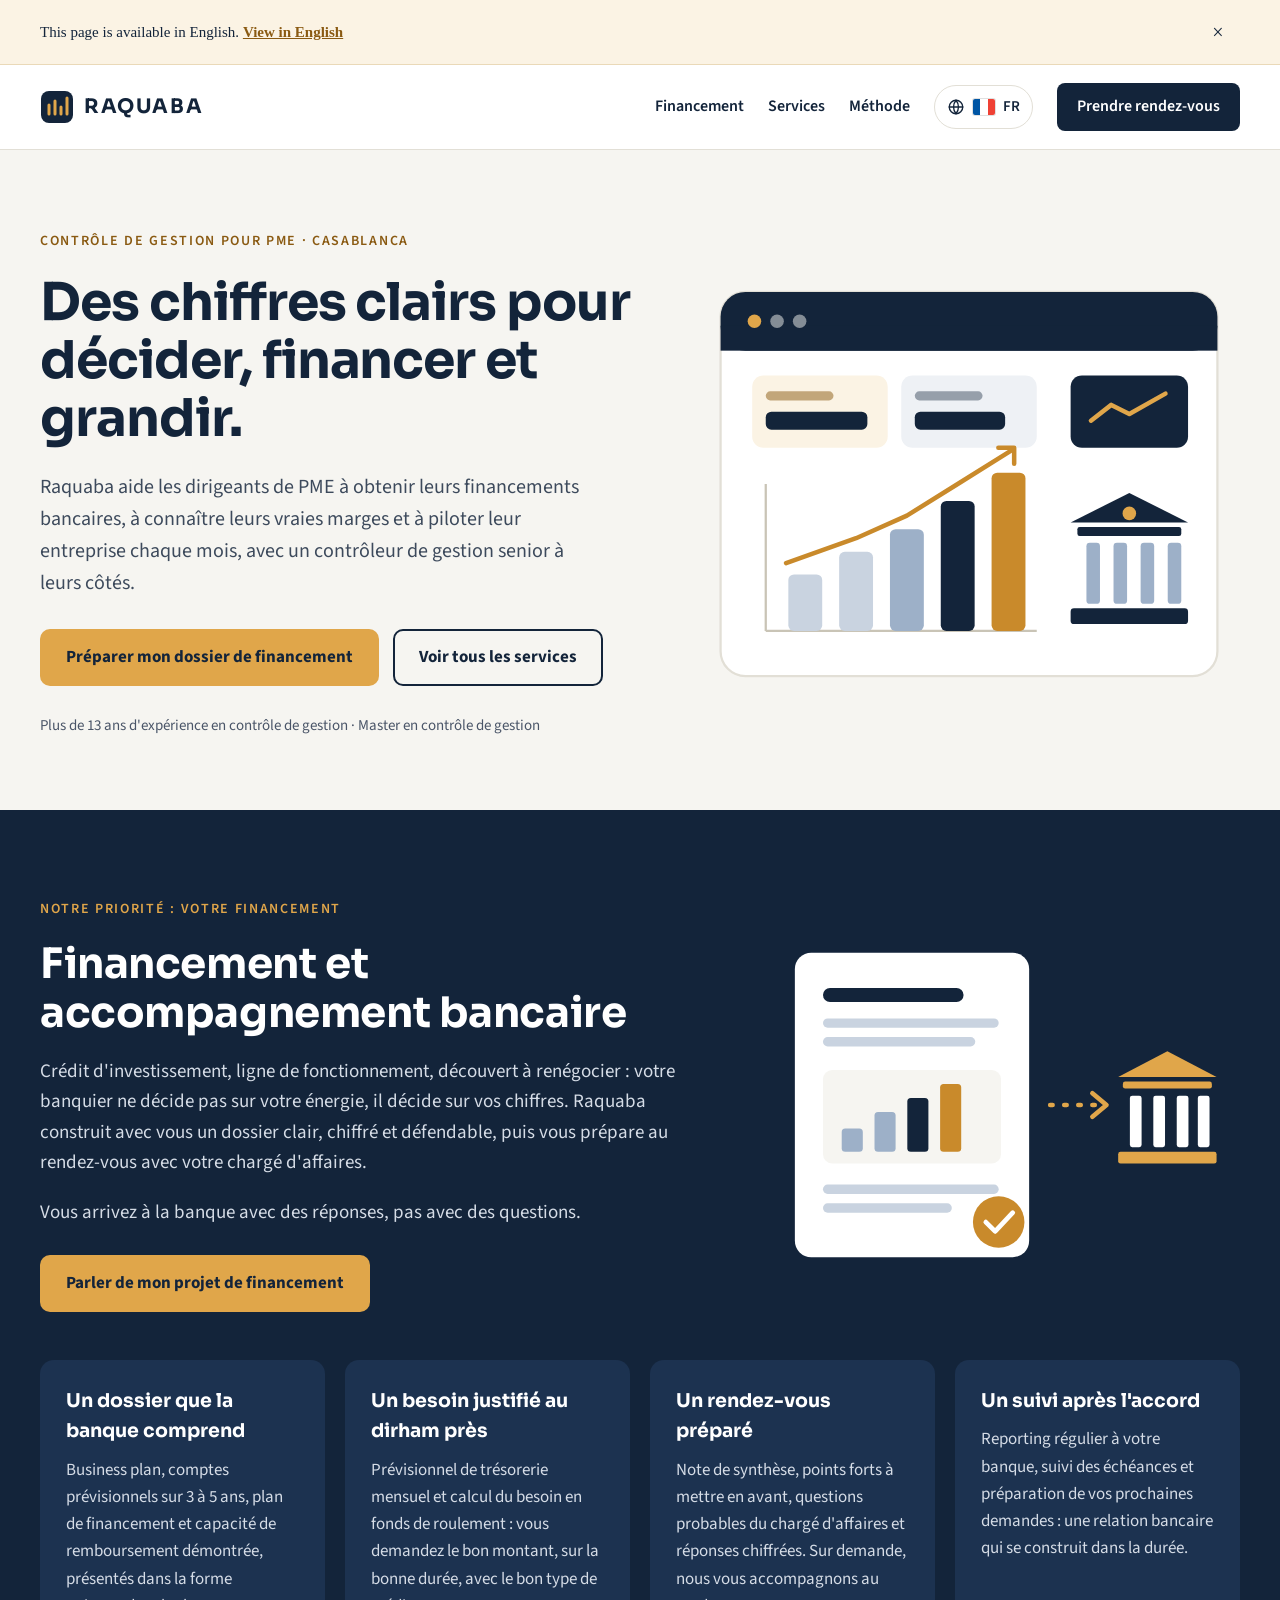
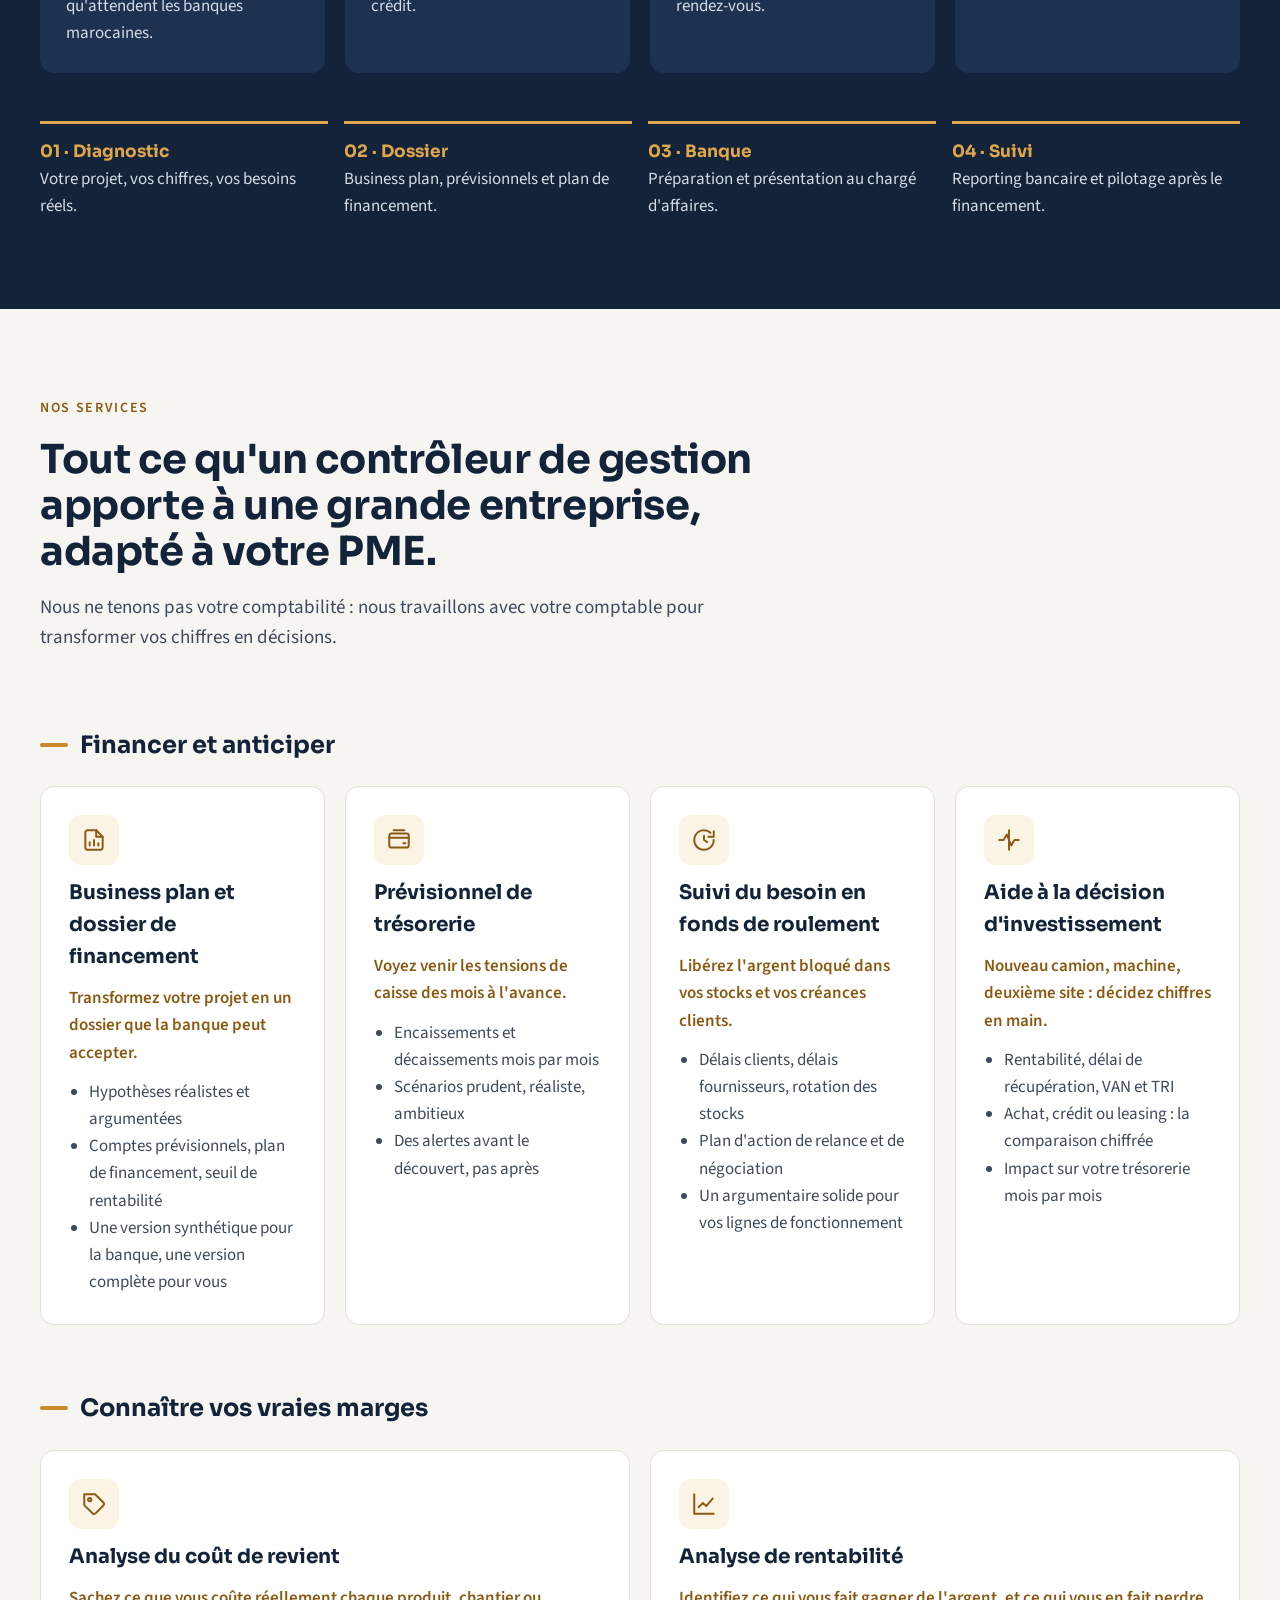
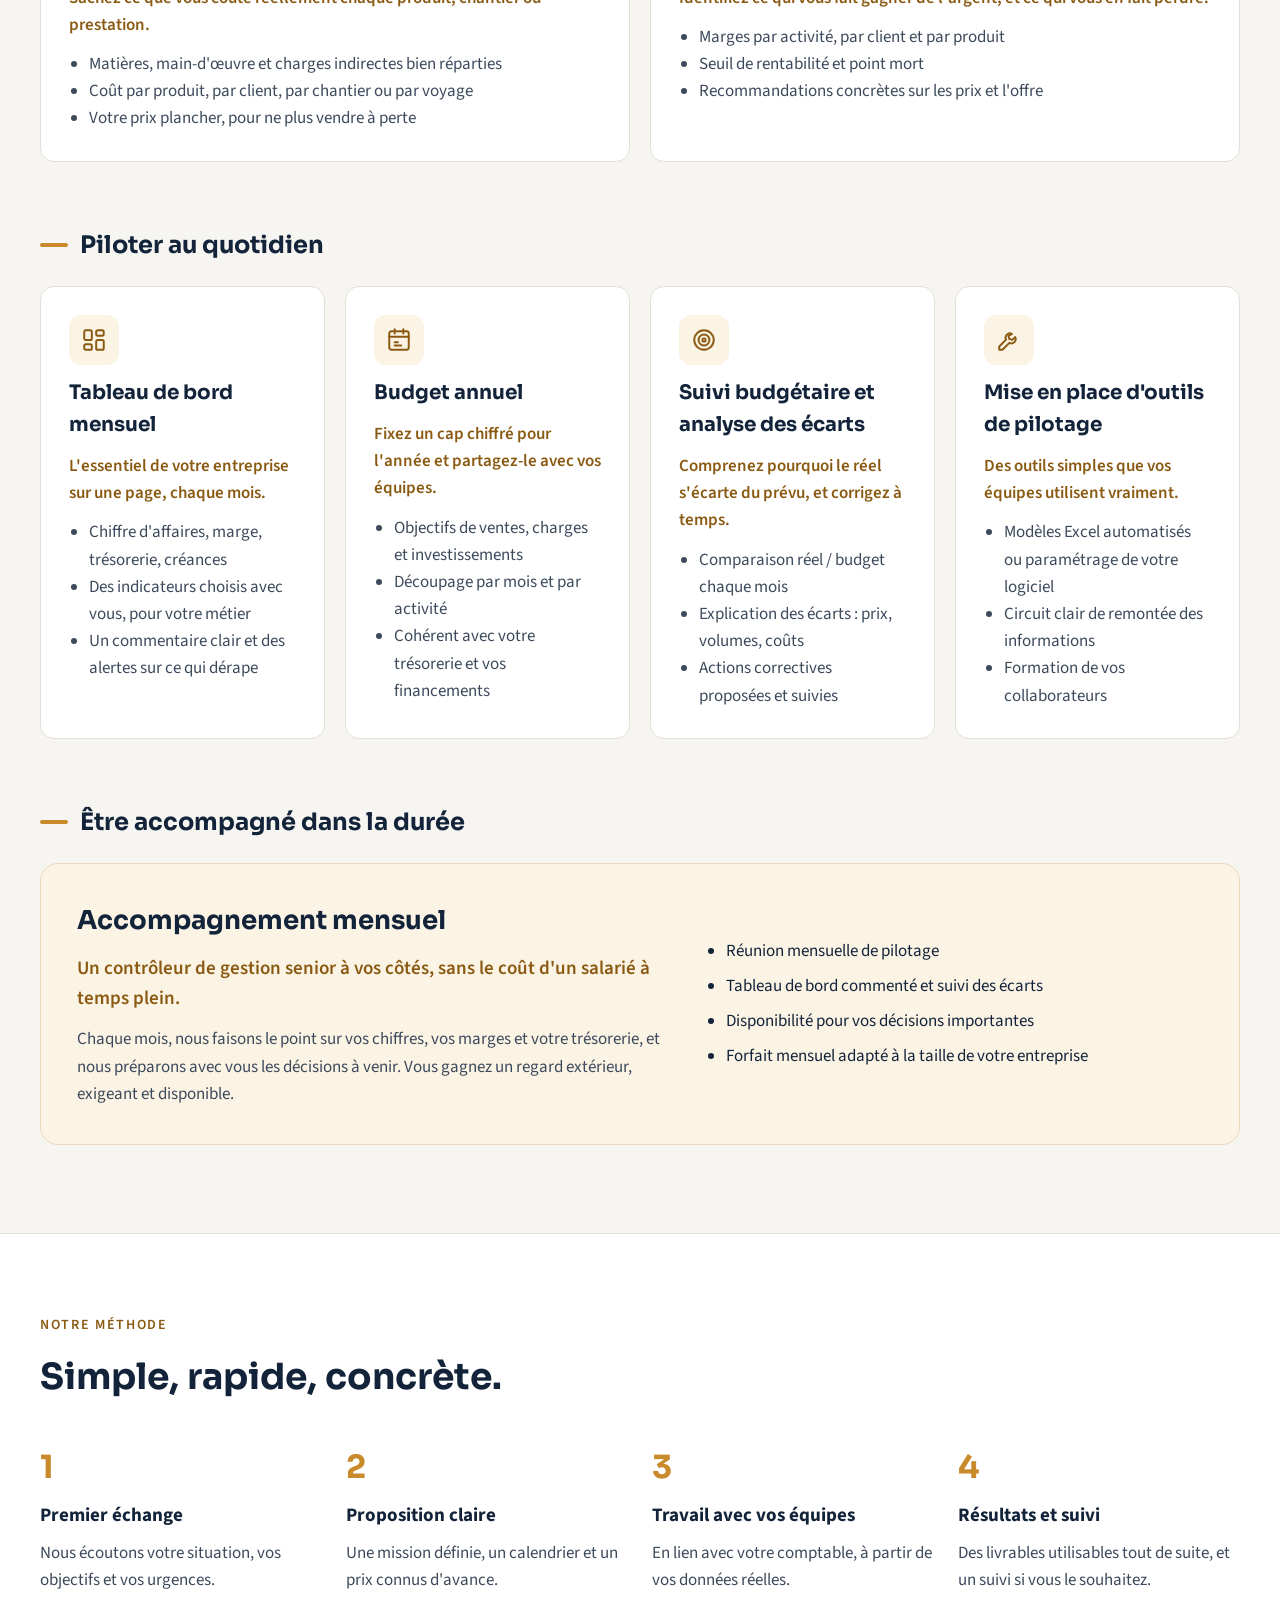
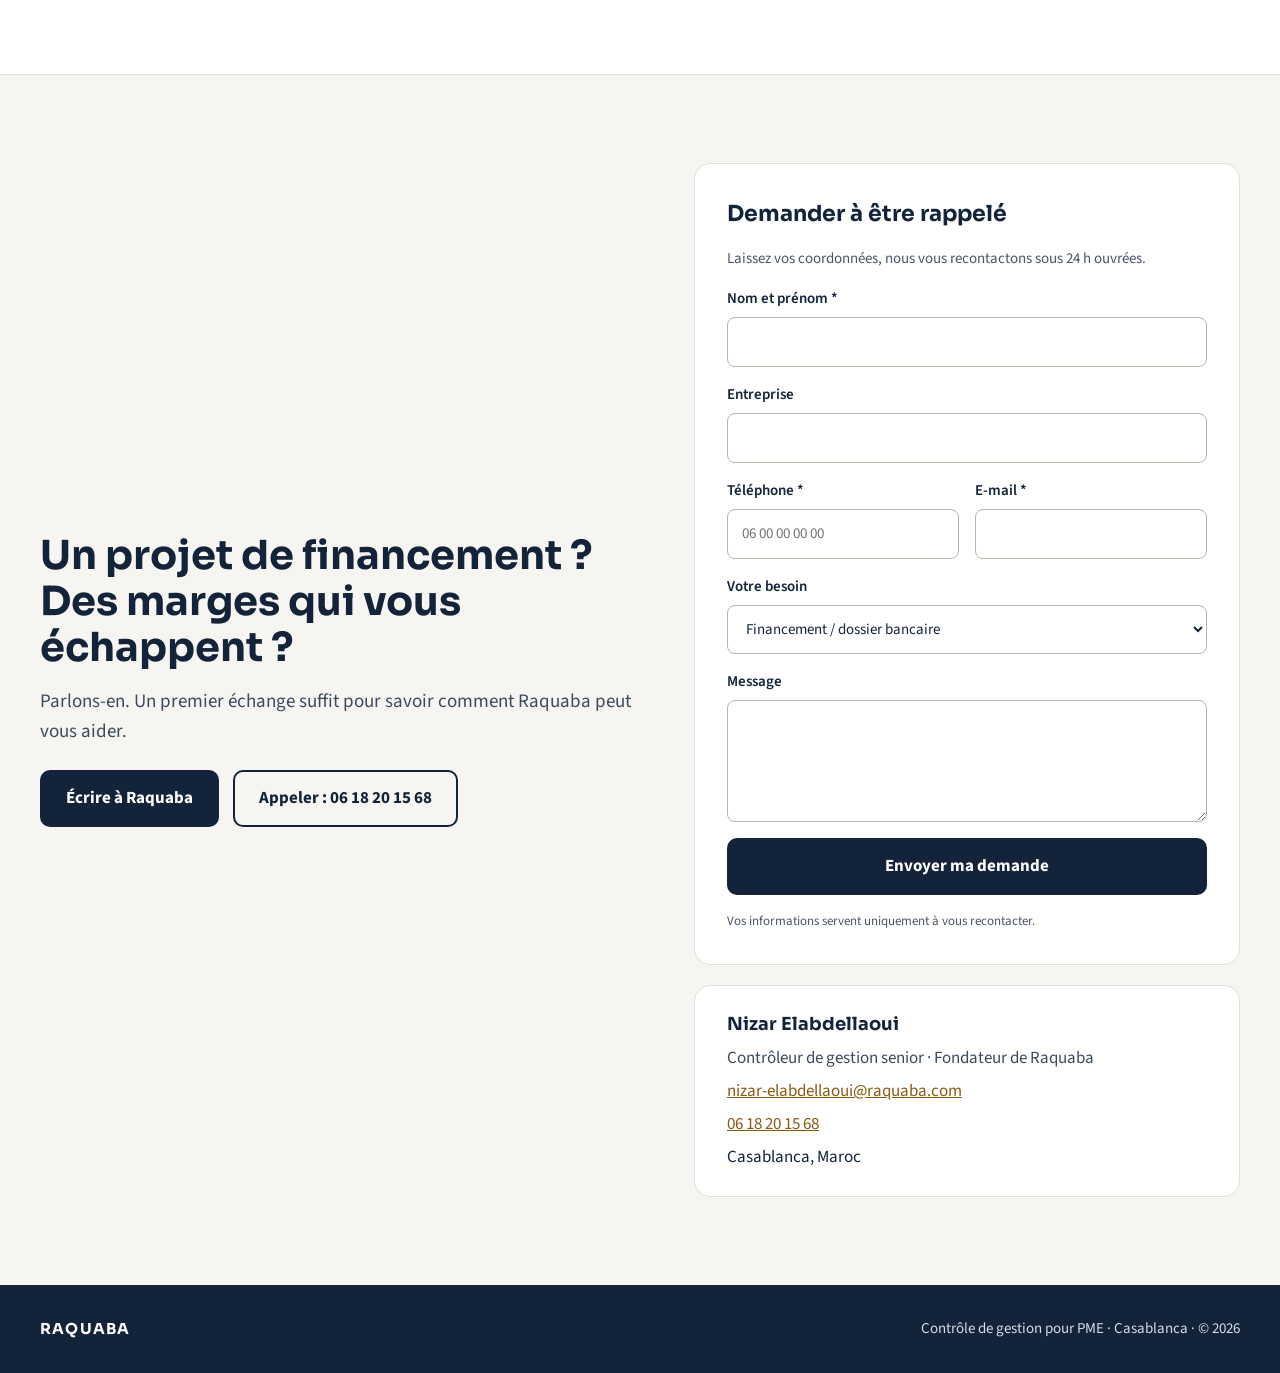
==== commit 9de11a5e: "Update index.html" ====
--- a/index.html
+++ b/index.html
@@ -12,8 +12,11 @@
 <link rel="alternate" hreflang="fr" href="https://www.raquaba.com/">
 <link rel="alternate" hreflang="en" href="https://www.raquaba.com/en/">
 <link rel="alternate" hreflang="ar" href="https://www.raquaba.com/ar/">
+<link rel="alternate" hreflang="zh" href="https://www.raquaba.com/zh/">
+<link rel="alternate" hreflang="x-default" href="https://www.raquaba.com/">
 </head>
 <body>
+<div id="lang-tip" role="region" aria-label="Language"><div><p style="margin:0"><span></span> <a href="./"></a></p><button type="button" aria-label="Fermer / Close">×</button></div></div>
 <div class="k1">
 <header class="k2">
 <div class="k3">
@@ -25,7 +28,7 @@
 <a href="#financement" class="k7">Financement</a>
 <a href="#services" class="k7">Services</a>
 <a href="#methode" class="k7">Méthode</a>
-<span class="lang" style="display: flex; gap: 6px; align-items: center; font-size: 15px"><a href="./" hreflang="fr" lang="fr" style="color: #13243A; text-decoration: none; padding: 6px 8px; border-radius: 6px; background: #13243A; color: #FFFFFF">FR</a><a href="en/" hreflang="en" lang="en" style="color: #13243A; text-decoration: none; padding: 6px 8px; border-radius: 6px">EN</a><a href="ar/" hreflang="ar" lang="ar" style="color: #13243A; text-decoration: none; padding: 6px 8px; border-radius: 6px">ع</a></span>
+<details class="lang"><summary aria-label="Choisir la langue"><svg width="18" height="18" viewBox="0 0 24 24" fill="none" stroke="currentColor" stroke-width="1.8" stroke-linecap="round" stroke-linejoin="round" aria-hidden="true"><circle cx="12" cy="12" r="9"></circle><path d="M3 12h18M12 3a14 14 0 0 1 0 18M12 3a14 14 0 0 0 0 18"></path></svg><svg class="flag" width="22" height="16" viewBox="0 0 30 20" preserveAspectRatio="xMidYMid slice" aria-hidden="true"><rect width="10" height="20" fill="#0055A4"></rect><rect x="10" width="10" height="20" fill="#FFFFFF"></rect><rect x="20" width="10" height="20" fill="#EF4135"></rect></svg><span>FR</span></summary><ul><li><a href="./" hreflang="fr" lang="fr" data-setlang="fr" aria-current="page"><svg class="flag" width="22" height="16" viewBox="0 0 30 20" preserveAspectRatio="xMidYMid slice" aria-hidden="true"><rect width="10" height="20" fill="#0055A4"></rect><rect x="10" width="10" height="20" fill="#FFFFFF"></rect><rect x="20" width="10" height="20" fill="#EF4135"></rect></svg>Français</a></li><li><a href="en/" hreflang="en" lang="en" data-setlang="en"><svg class="flag" width="22" height="16" viewBox="0 0 30 20" preserveAspectRatio="xMidYMid slice" aria-hidden="true"><rect width="30" height="20" fill="#012169"></rect><path d="M0 0L30 20M30 0L0 20" stroke="#FFFFFF" stroke-width="4"></path><path d="M0 0L30 20M30 0L0 20" stroke="#C8102E" stroke-width="1.5"></path><path d="M15 0V20M0 10H30" stroke="#FFFFFF" stroke-width="6"></path><path d="M15 0V20M0 10H30" stroke="#C8102E" stroke-width="3.5"></path></svg>English</a></li><li><a href="ar/" hreflang="ar" lang="ar" data-setlang="ar"><svg class="flag" width="22" height="16" viewBox="0 0 30 20" preserveAspectRatio="xMidYMid slice" aria-hidden="true"><rect width="30" height="20" fill="#C1272D"></rect><path d="M15.00 5.60L17.94 14.65L10.24 9.05L19.76 9.05L12.06 14.65Z" fill="none" stroke="#006233" stroke-width="1" stroke-linejoin="round"></path></svg>العربية</a></li><li><a href="zh/" hreflang="zh" lang="zh" data-setlang="zh"><svg class="flag" width="22" height="16" viewBox="0 0 30 20" preserveAspectRatio="xMidYMid slice" aria-hidden="true"><rect width="30" height="20" fill="#EE1C25"></rect><path d="M5.00 2.00L6.76 7.43L2.15 4.07L7.85 4.07L3.24 7.43Z" fill="#FFDE00"></path><path d="M10.00 1.00L10.59 2.81L9.05 1.69L10.95 1.69L9.41 2.81ZM12.00 3.00L12.59 4.81L11.05 3.69L12.95 3.69L11.41 4.81ZM12.00 6.00L12.59 7.81L11.05 6.69L12.95 6.69L11.41 7.81ZM10.00 8.00L10.59 9.81L9.05 8.69L10.95 8.69L9.41 9.81Z" fill="#FFDE00"></path></svg>中文</a></li></ul></details>
 <a href="#contact" class="k8">Prendre rendez-vous</a>
 </nav>
 </div>
@@ -304,5 +307,16 @@
   setTimeout(function () { f.reset(); document.getElementById('form-merci').style.display = 'block'; }, 400);
 });
 </script>
+<script>
+(function(){try{var cur="fr",pre="",D={fr:"",en:"en/",ar:"ar/",zh:"zh/"},M={"fr":["Cette page est disponible en français.","Voir en français"],"en":["This page is available in English.","View in English"],"ar":["هذه الصفحة متوفرة بالعربية.","عرض بالعربية"],"zh":["本页面提供中文版本。","查看中文版"]};
+document.querySelectorAll("[data-setlang]").forEach(function(a){a.addEventListener("click",function(){try{localStorage.setItem("rq-lang",a.getAttribute("data-setlang"))}catch(e){}})});
+var saved=null;try{saved=localStorage.getItem("rq-lang")}catch(e){}if(saved)return;
+var pref=(navigator.languages||[navigator.language||""]).map(function(l){return String(l).slice(0,2).toLowerCase()}).filter(function(l){return M[l]})[0];
+if(!pref||pref===cur)return;var t=document.getElementById("lang-tip"),m=M[pref];
+t.querySelector("span").textContent=m[0];var a=t.querySelector("a");a.textContent=m[1];a.href=(pre+D[pref])||"./";a.setAttribute("data-setlang",pref);a.setAttribute("lang",pref);
+if(pref==="ar"){t.setAttribute("dir","rtl")}a.addEventListener("click",function(){try{localStorage.setItem("rq-lang",pref)}catch(e){}});
+t.querySelector("button").addEventListener("click",function(){t.classList.remove("on");try{localStorage.setItem("rq-lang",cur)}catch(e){}});t.classList.add("on");
+}catch(e){}})();
+</script>
 </body>
 </html>
--- a/styles.css
+++ b/styles.css
@@ -88,3 +88,18 @@
 .k85{display:none}
 @media (max-width:640px){h1{font-size:36px!important}h2{font-size:30px!important}}
 [dir=rtl] body, [dir=rtl] h1, [dir=rtl] h2, [dir=rtl] h3, [dir=rtl] h4, [dir=rtl] strong, [dir=rtl] span, [dir=rtl] p, [dir=rtl] a, [dir=rtl] li, [dir=rtl] label, [dir=rtl] button, [dir=rtl] input, [dir=rtl] select, [dir=rtl] textarea{font-family:'Tajawal','Source Sans 3',system-ui,sans-serif!important;letter-spacing:0!important}
+html:lang(zh) body, html:lang(zh) h1, html:lang(zh) h2, html:lang(zh) h3, html:lang(zh) h4, html:lang(zh) strong, html:lang(zh) span, html:lang(zh) p, html:lang(zh) a, html:lang(zh) li, html:lang(zh) label, html:lang(zh) button, html:lang(zh) input, html:lang(zh) select, html:lang(zh) textarea{font-family:'Sora','Noto Sans SC','PingFang SC','Microsoft YaHei',sans-serif!important;letter-spacing:0!important}
+.lang{position:relative}
+.lang summary{list-style:none;display:flex;align-items:center;gap:8px;cursor:pointer;padding:8px 12px;border:1px solid #E2DFD6;border-radius:999px;font-weight:600;font-size:15px;color:#13243A;min-height:44px;box-sizing:border-box}
+.lang summary::-webkit-details-marker{display:none}
+.lang summary:hover{background:#F6F5F1}
+.lang ul{position:absolute;inset-inline-end:0;top:calc(100% + 6px);margin:0;padding:6px;list-style:none;background:#FFFFFF;border:1px solid #E2DFD6;border-radius:12px;box-shadow:0 10px 30px rgba(19,36,58,.12);min-width:180px;z-index:20}
+.lang li a{display:flex;align-items:center;gap:10px;padding:10px 12px;border-radius:8px;color:#13243A;text-decoration:none;font-weight:600}
+.lang li a:hover{background:#F6F5F1}
+.lang li a[aria-current]{background:#13243A;color:#FFFFFF}
+.lang svg.flag{flex:none;border-radius:2px;box-shadow:0 0 0 1px rgba(0,0,0,.12)}
+#lang-tip{display:none;background:#FBF3E4;border-bottom:1px solid #EAD9B8;color:#13243A;font-size:15px}
+#lang-tip.on{display:block}
+#lang-tip div{max-width:1200px;margin:0 auto;padding:10px 24px;display:flex;flex-wrap:wrap;align-items:center;justify-content:space-between;gap:12px}
+#lang-tip a{font-weight:700;color:#8A5A12}
+#lang-tip button{font:inherit;background:none;border:0;color:#13243A;cursor:pointer;min-width:44px;min-height:44px;font-size:20px;line-height:1}
